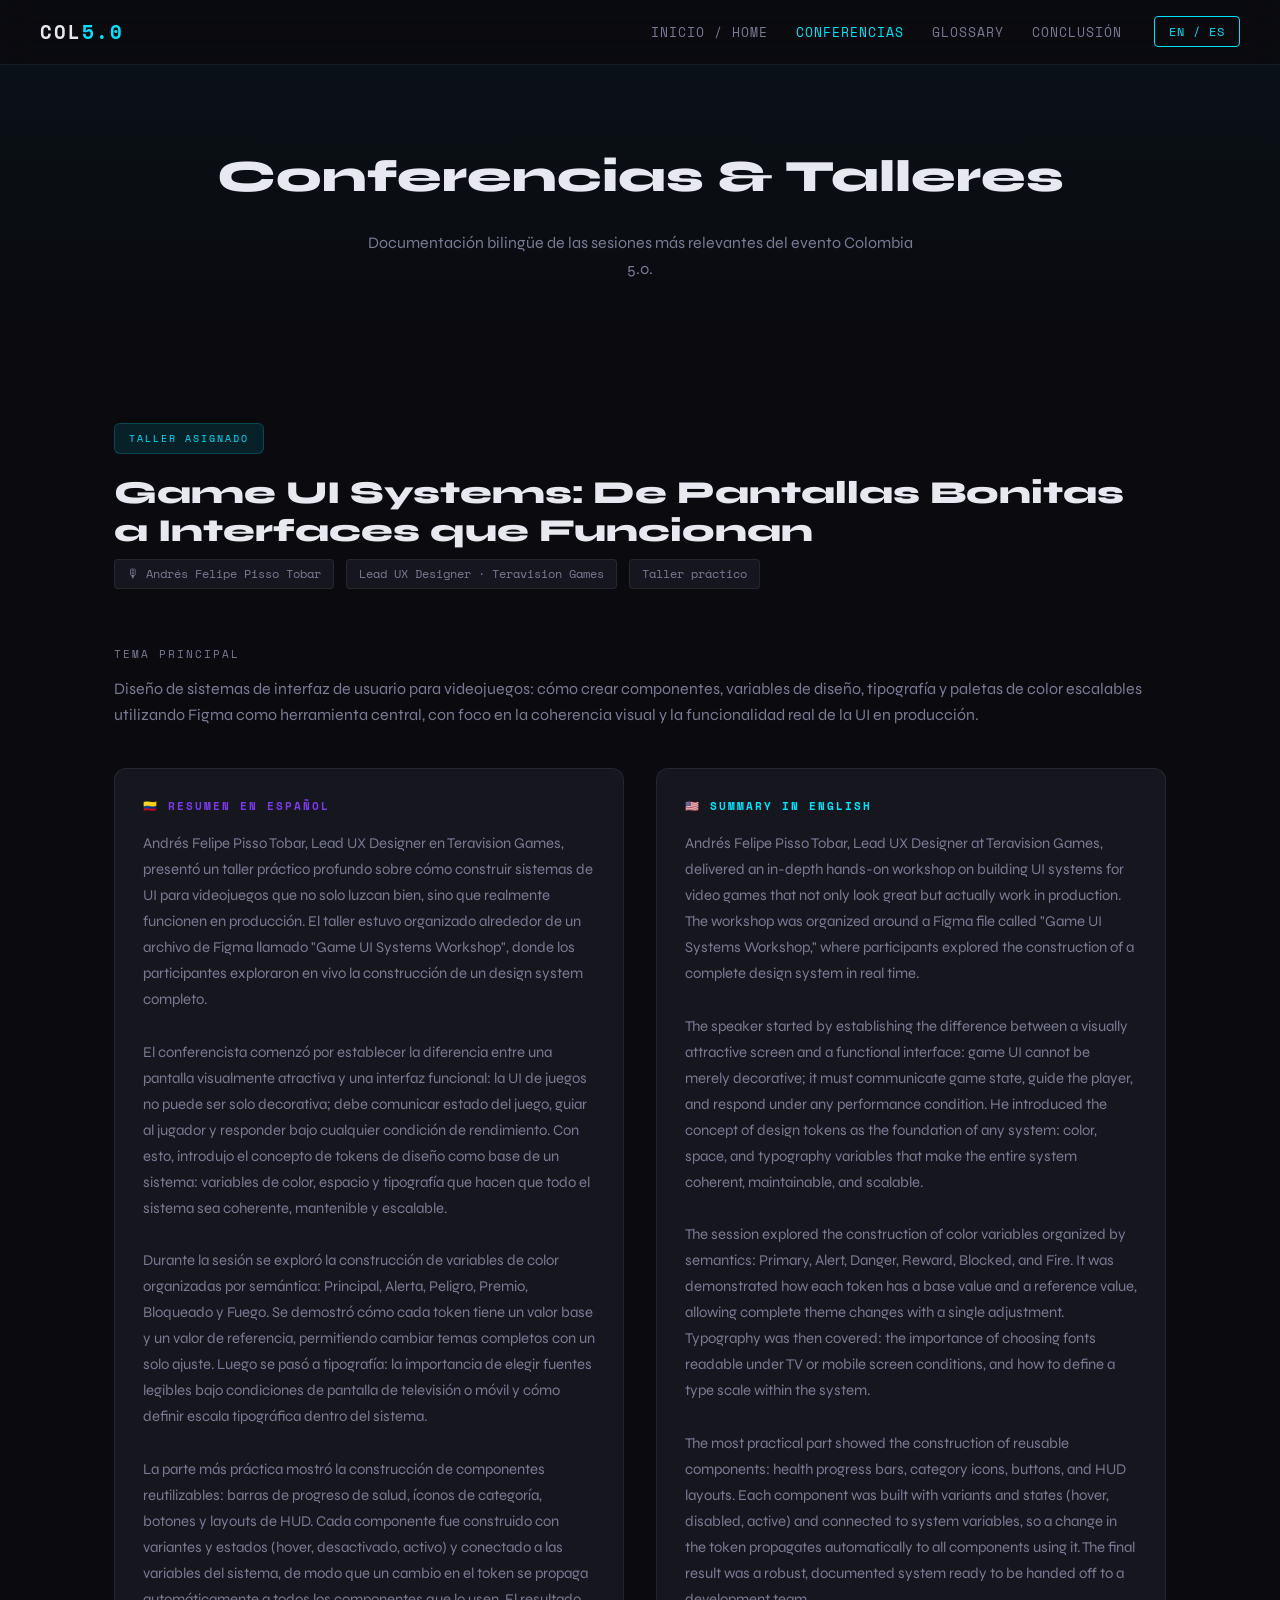
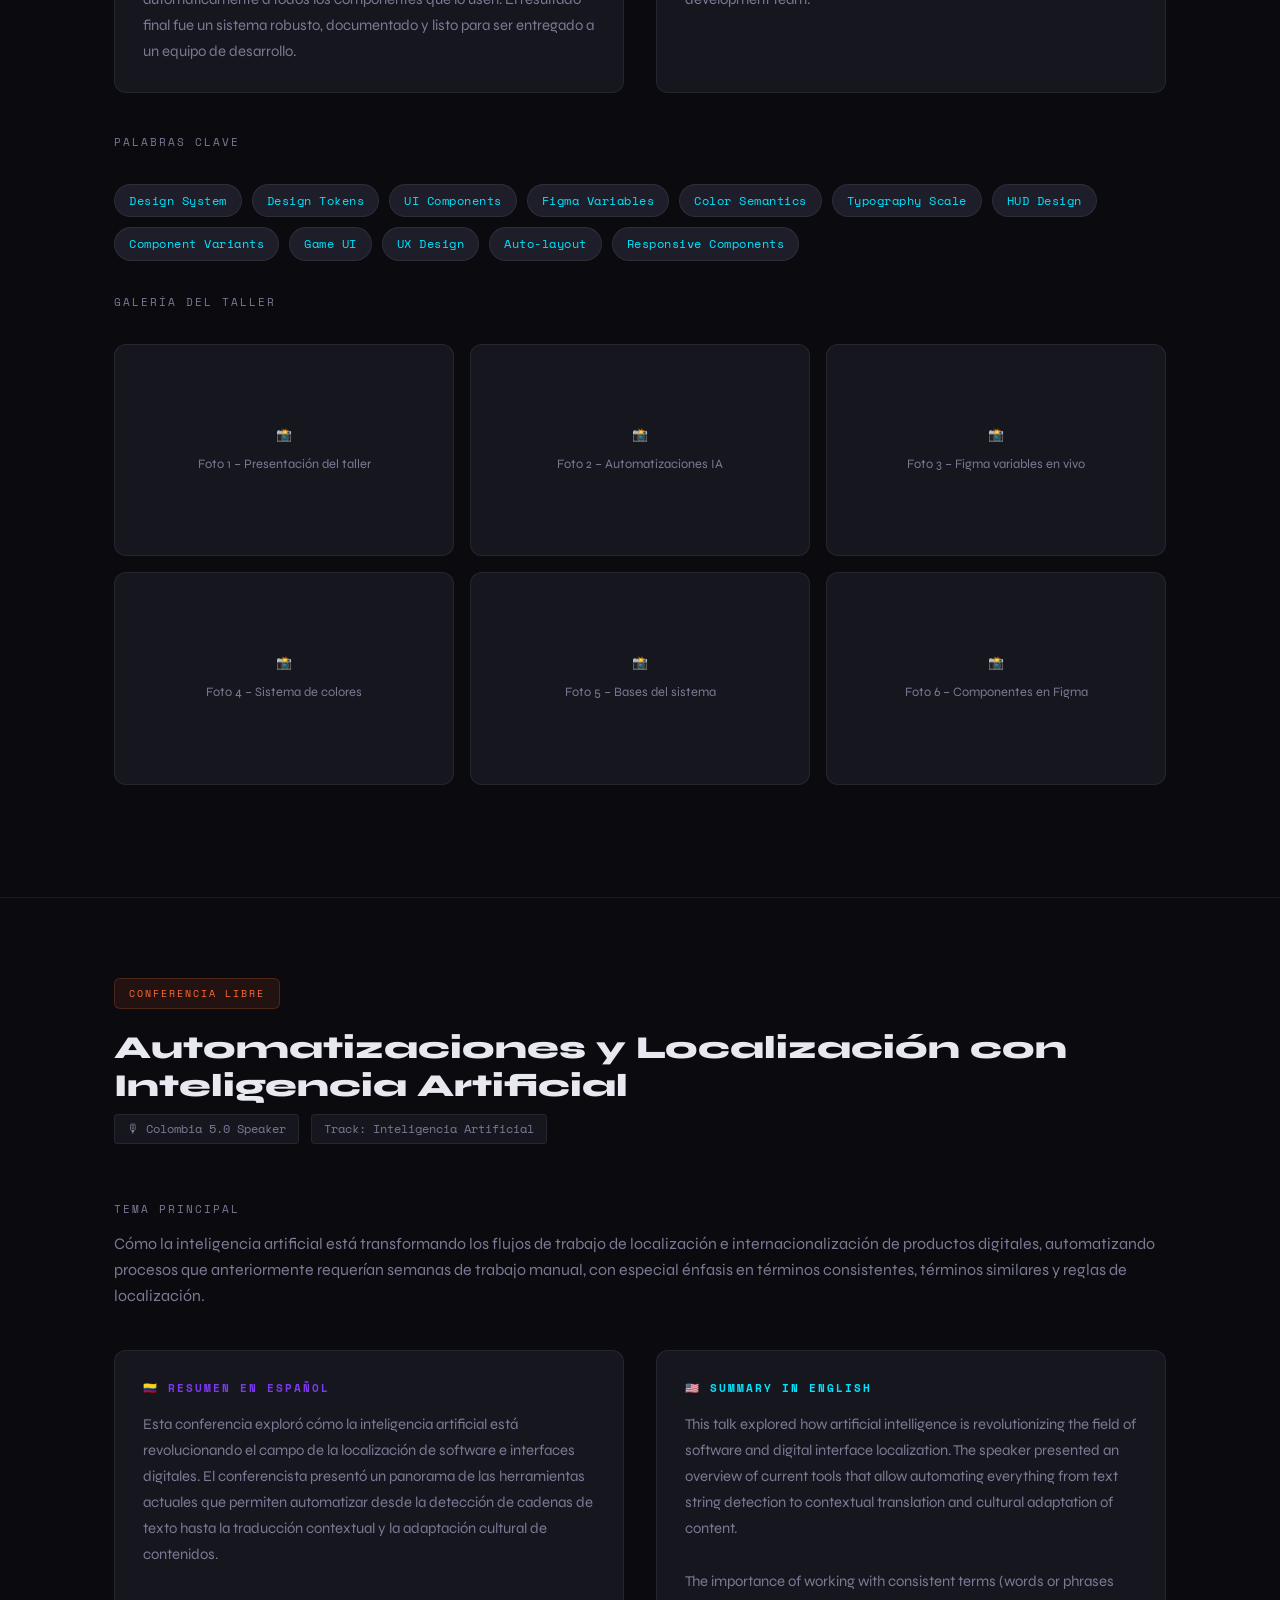
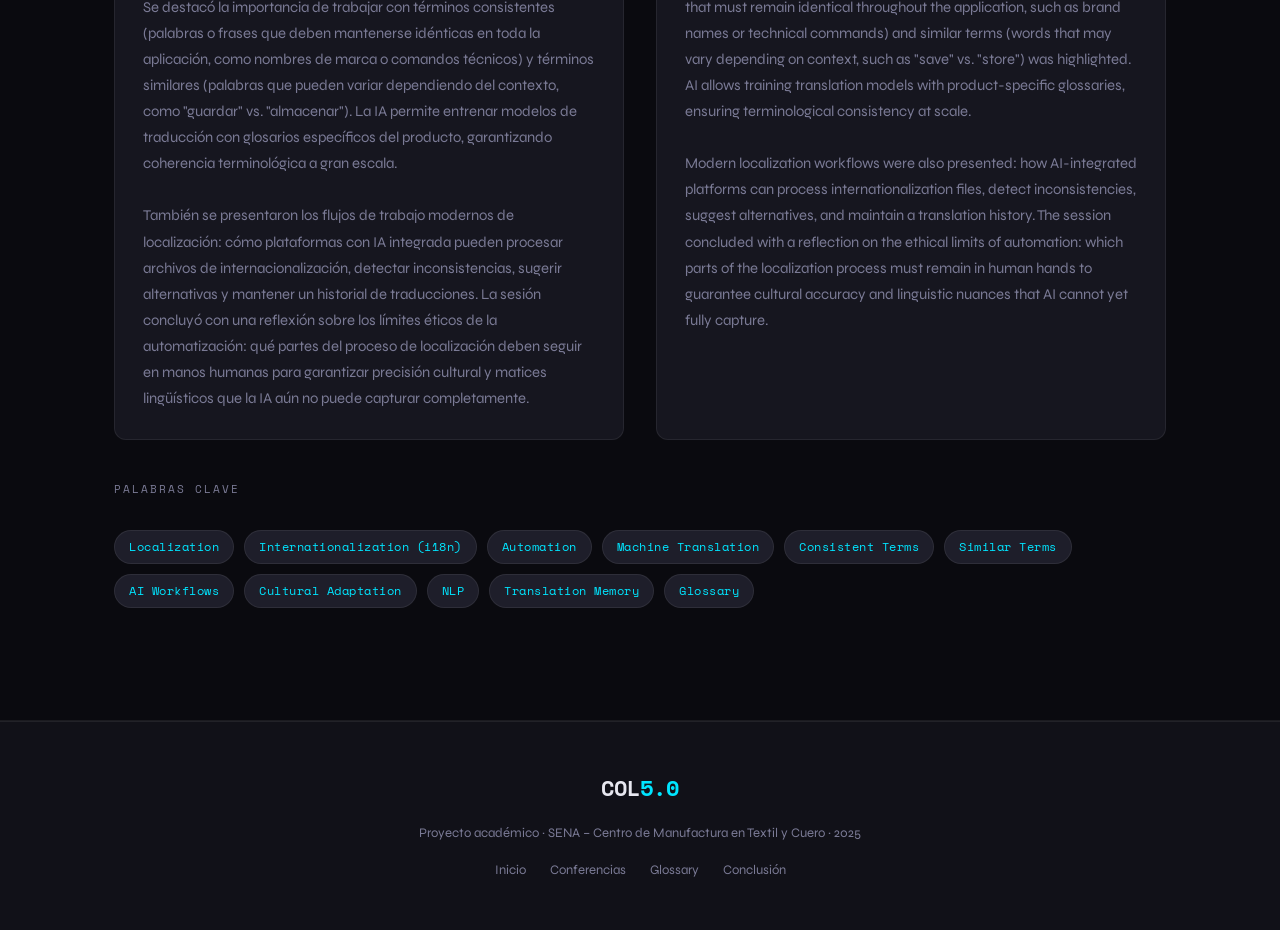
==== pages/conferencias.html @ fc18e501 "Add files via upload" ====
<!DOCTYPE html>
<html lang="es">
<head>
  <meta charset="UTF-8" />
  <meta name="viewport" content="width=device-width, initial-scale=1.0" />
  <title>Conferencias – Colombia 5.0</title>
  <link rel="stylesheet" href="../css/style.css" />
  <link href="https://fonts.googleapis.com/css2?family=Space+Mono:wght@400;700&family=Syne:wght@400;600;700;800&display=swap" rel="stylesheet" />
</head>
<body>

  <nav class="navbar">
    <div class="nav-brand">COL<span>5.0</span></div>
    <ul class="nav-links">
      <li><a href="../index.html">Inicio / Home</a></li>
      <li><a href="conferencias.html" class="active">Conferencias</a></li>
      <li><a href="glossary.html">Glossary</a></li>
      <li><a href="conclusion.html">Conclusión</a></li>
    </ul>
    <button class="lang-btn" onclick="toggleLang()">EN / ES</button>
  </nav>

  <div class="page-hero">
    <h1 data-es="Conferencias & Talleres" data-en="Talks & Workshops">Conferencias & Talleres</h1>
    <p data-es="Documentación bilingüe de las sesiones más relevantes del evento Colombia 5.0." data-en="Bilingual documentation of the most relevant sessions at the Colombia 5.0 event.">Documentación bilingüe de las sesiones más relevantes del evento Colombia 5.0.</p>
  </div>

  <!-- CONFERENCIA 1: GAME UI -->
  <section class="conf-section" id="game-ui">
    <div class="container">
      <div class="conf-header">
        <span class="conf-tag-big primary" data-es="TALLER ASIGNADO" data-en="ASSIGNED WORKSHOP">TALLER ASIGNADO</span>
        <div>
          <h2 class="conf-title" data-es="Game UI Systems: De Pantallas Bonitas a Interfaces que Funcionan" data-en="Game UI Systems: From Pretty Screens to Interfaces that Work">Game UI Systems: De Pantallas Bonitas a Interfaces que Funcionan</h2>
          <div class="conf-meta">
            <span>🎙 Andrés Felipe Pisso Tobar</span>
            <span data-es="Lead UX Designer · Teravision Games" data-en="Lead UX Designer · Teravision Games">Lead UX Designer · Teravision Games</span>
            <span data-es="Taller práctico" data-en="Hands-on Workshop">Taller práctico</span>
          </div>
        </div>
      </div>

      <p class="keyword-label" data-es="TEMA PRINCIPAL" data-en="MAIN TOPIC">TEMA PRINCIPAL</p>
      <p style="color:var(--text-muted); margin-bottom:32px;" data-es="Diseño de sistemas de interfaz de usuario para videojuegos: cómo crear componentes, variables de diseño, tipografía y paletas de color escalables utilizando Figma como herramienta central, con foco en la coherencia visual y la funcionalidad real de la UI en producción." data-en="Design of user interface systems for video games: how to create scalable components, design variables, typography, and color palettes using Figma as the central tool, focusing on visual consistency and real UI functionality in production.">Diseño de sistemas de interfaz de usuario para videojuegos: cómo crear componentes, variables de diseño, tipografía y paletas de color escalables utilizando Figma como herramienta central, con foco en la coherencia visual y la funcionalidad real de la UI en producción.</p>

      <!-- Bilingual summary -->
      <div class="bilingual-block">
        <div class="lang-panel es">
          <h4>🇨🇴 Resumen en Español</h4>
          <p>Andrés Felipe Pisso Tobar, Lead UX Designer en Teravision Games, presentó un taller práctico profundo sobre cómo construir sistemas de UI para videojuegos que no solo luzcan bien, sino que realmente funcionen en producción. El taller estuvo organizado alrededor de un archivo de Figma llamado "Game UI Systems Workshop", donde los participantes exploraron en vivo la construcción de un design system completo.</p>
          <br>
          <p>El conferencista comenzó por establecer la diferencia entre una pantalla visualmente atractiva y una interfaz funcional: la UI de juegos no puede ser solo decorativa; debe comunicar estado del juego, guiar al jugador y responder bajo cualquier condición de rendimiento. Con esto, introdujo el concepto de tokens de diseño como base de un sistema: variables de color, espacio y tipografía que hacen que todo el sistema sea coherente, mantenible y escalable.</p>
          <br>
          <p>Durante la sesión se exploró la construcción de variables de color organizadas por semántica: Principal, Alerta, Peligro, Premio, Bloqueado y Fuego. Se demostró cómo cada token tiene un valor base y un valor de referencia, permitiendo cambiar temas completos con un solo ajuste. Luego se pasó a tipografía: la importancia de elegir fuentes legibles bajo condiciones de pantalla de televisión o móvil y cómo definir escala tipográfica dentro del sistema.</p>
          <br>
          <p>La parte más práctica mostró la construcción de componentes reutilizables: barras de progreso de salud, íconos de categoría, botones y layouts de HUD. Cada componente fue construido con variantes y estados (hover, desactivado, activo) y conectado a las variables del sistema, de modo que un cambio en el token se propaga automáticamente a todos los componentes que lo usen. El resultado final fue un sistema robusto, documentado y listo para ser entregado a un equipo de desarrollo.</p>
        </div>
        <div class="lang-panel en">
          <h4>🇺🇸 Summary in English</h4>
          <p>Andrés Felipe Pisso Tobar, Lead UX Designer at Teravision Games, delivered an in-depth hands-on workshop on building UI systems for video games that not only look great but actually work in production. The workshop was organized around a Figma file called "Game UI Systems Workshop," where participants explored the construction of a complete design system in real time.</p>
          <br>
          <p>The speaker started by establishing the difference between a visually attractive screen and a functional interface: game UI cannot be merely decorative; it must communicate game state, guide the player, and respond under any performance condition. He introduced the concept of design tokens as the foundation of any system: color, space, and typography variables that make the entire system coherent, maintainable, and scalable.</p>
          <br>
          <p>The session explored the construction of color variables organized by semantics: Primary, Alert, Danger, Reward, Blocked, and Fire. It was demonstrated how each token has a base value and a reference value, allowing complete theme changes with a single adjustment. Typography was then covered: the importance of choosing fonts readable under TV or mobile screen conditions, and how to define a type scale within the system.</p>
          <br>
          <p>The most practical part showed the construction of reusable components: health progress bars, category icons, buttons, and HUD layouts. Each component was built with variants and states (hover, disabled, active) and connected to system variables, so a change in the token propagates automatically to all components using it. The final result was a robust, documented system ready to be handed off to a development team.</p>
        </div>
      </div>

      <!-- Keywords -->
      <p class="keyword-label" data-es="PALABRAS CLAVE" data-en="KEYWORDS">PALABRAS CLAVE</p>
      <div class="keywords">
        <span class="keyword">Design System</span>
        <span class="keyword">Design Tokens</span>
        <span class="keyword">UI Components</span>
        <span class="keyword">Figma Variables</span>
        <span class="keyword">Color Semantics</span>
        <span class="keyword">Typography Scale</span>
        <span class="keyword">HUD Design</span>
        <span class="keyword">Component Variants</span>
        <span class="keyword">Game UI</span>
        <span class="keyword">UX Design</span>
        <span class="keyword">Auto-layout</span>
        <span class="keyword">Responsive Components</span>
      </div>

      <!-- Photos -->
      <p class="keyword-label" data-es="GALERÍA DEL TALLER" data-en="WORKSHOP GALLERY">GALERÍA DEL TALLER</p>
      <div class="photo-grid">
        <div class="photo-placeholder">
          <img src="../images/img1.jpg" alt="Taller Game UI Systems" onerror="this.parentElement.innerHTML='<span>📸</span><span>Foto 1 – Presentación del taller</span>'">
        </div>
        <div class="photo-placeholder">
          <img src="../images/img2.jpg" alt="Conferencista presentando" onerror="this.parentElement.innerHTML='<span>📸</span><span>Foto 2 – Automatizaciones IA</span>'">
        </div>
        <div class="photo-placeholder">
          <img src="../images/img3.jpg" alt="Figma variables" onerror="this.parentElement.innerHTML='<span>📸</span><span>Foto 3 – Figma variables en vivo</span>'">
        </div>
        <div class="photo-placeholder">
          <img src="../images/img4.jpg" alt="Sistema de colores" onerror="this.parentElement.innerHTML='<span>📸</span><span>Foto 4 – Sistema de colores</span>'">
        </div>
        <div class="photo-placeholder">
          <img src="../images/img5.jpg" alt="Bases del sistema" onerror="this.parentElement.innerHTML='<span>📸</span><span>Foto 5 – Bases del sistema</span>'">
        </div>
        <div class="photo-placeholder">
          <img src="../images/img6.jpg" alt="Componentes Figma" onerror="this.parentElement.innerHTML='<span>📸</span><span>Foto 6 – Componentes en Figma</span>'">
        </div>
      </div>
    </div>
  </section>

  <!-- CONFERENCIA 2: AUTOMATIZACION -->
  <section class="conf-section" id="automatizacion">
    <div class="container">
      <div class="conf-header">
        <span class="conf-tag-big secondary" data-es="CONFERENCIA LIBRE" data-en="FREE CHOICE TALK">CONFERENCIA LIBRE</span>
        <div>
          <h2 class="conf-title" data-es="Automatizaciones y Localización con Inteligencia Artificial" data-en="Automation and Localization with Artificial Intelligence">Automatizaciones y Localización con Inteligencia Artificial</h2>
          <div class="conf-meta">
            <span>🎙 Colombia 5.0 Speaker</span>
            <span data-es="Track: Inteligencia Artificial" data-en="Track: Artificial Intelligence">Track: Inteligencia Artificial</span>
          </div>
        </div>
      </div>

      <p class="keyword-label" data-es="TEMA PRINCIPAL" data-en="MAIN TOPIC">TEMA PRINCIPAL</p>
      <p style="color:var(--text-muted); margin-bottom:32px;" data-es="Cómo la inteligencia artificial está transformando los flujos de trabajo de localización e internacionalización de productos digitales, automatizando procesos que anteriormente requerían semanas de trabajo manual, con especial énfasis en términos consistentes, términos similares y reglas de localización." data-en="How artificial intelligence is transforming the localization and internationalization workflows of digital products, automating processes that previously required weeks of manual work, with special emphasis on consistent terms, similar terms, and localization rules.">Cómo la inteligencia artificial está transformando los flujos de trabajo de localización e internacionalización de productos digitales, automatizando procesos que anteriormente requerían semanas de trabajo manual, con especial énfasis en términos consistentes, términos similares y reglas de localización.</p>

      <div class="bilingual-block">
        <div class="lang-panel es">
          <h4>🇨🇴 Resumen en Español</h4>
          <p>Esta conferencia exploró cómo la inteligencia artificial está revolucionando el campo de la localización de software e interfaces digitales. El conferencista presentó un panorama de las herramientas actuales que permiten automatizar desde la detección de cadenas de texto hasta la traducción contextual y la adaptación cultural de contenidos.</p>
          <br>
          <p>Se destacó la importancia de trabajar con términos consistentes (palabras o frases que deben mantenerse idénticas en toda la aplicación, como nombres de marca o comandos técnicos) y términos similares (palabras que pueden variar dependiendo del contexto, como "guardar" vs. "almacenar"). La IA permite entrenar modelos de traducción con glosarios específicos del producto, garantizando coherencia terminológica a gran escala.</p>
          <br>
          <p>También se presentaron los flujos de trabajo modernos de localización: cómo plataformas con IA integrada pueden procesar archivos de internacionalización, detectar inconsistencias, sugerir alternativas y mantener un historial de traducciones. La sesión concluyó con una reflexión sobre los límites éticos de la automatización: qué partes del proceso de localización deben seguir en manos humanas para garantizar precisión cultural y matices lingüísticos que la IA aún no puede capturar completamente.</p>
        </div>
        <div class="lang-panel en">
          <h4>🇺🇸 Summary in English</h4>
          <p>This talk explored how artificial intelligence is revolutionizing the field of software and digital interface localization. The speaker presented an overview of current tools that allow automating everything from text string detection to contextual translation and cultural adaptation of content.</p>
          <br>
          <p>The importance of working with consistent terms (words or phrases that must remain identical throughout the application, such as brand names or technical commands) and similar terms (words that may vary depending on context, such as "save" vs. "store") was highlighted. AI allows training translation models with product-specific glossaries, ensuring terminological consistency at scale.</p>
          <br>
          <p>Modern localization workflows were also presented: how AI-integrated platforms can process internationalization files, detect inconsistencies, suggest alternatives, and maintain a translation history. The session concluded with a reflection on the ethical limits of automation: which parts of the localization process must remain in human hands to guarantee cultural accuracy and linguistic nuances that AI cannot yet fully capture.</p>
        </div>
      </div>

      <p class="keyword-label" data-es="PALABRAS CLAVE" data-en="KEYWORDS">PALABRAS CLAVE</p>
      <div class="keywords">
        <span class="keyword">Localization</span>
        <span class="keyword">Internationalization (i18n)</span>
        <span class="keyword">Automation</span>
        <span class="keyword">Machine Translation</span>
        <span class="keyword">Consistent Terms</span>
        <span class="keyword">Similar Terms</span>
        <span class="keyword">AI Workflows</span>
        <span class="keyword">Cultural Adaptation</span>
        <span class="keyword">NLP</span>
        <span class="keyword">Translation Memory</span>
        <span class="keyword">Glossary</span>
      </div>
    </div>
  </section>

  <footer class="footer">
    <div class="container footer-inner">
      <div class="footer-brand">COL<span>5.0</span></div>
      <p>Proyecto académico · SENA – Centro de Manufactura en Textil y Cuero · 2025</p>
      <nav class="footer-nav">
        <a href="../index.html">Inicio</a>
        <a href="conferencias.html">Conferencias</a>
        <a href="glossary.html">Glossary</a>
        <a href="conclusion.html">Conclusión</a>
      </nav>
    </div>
  </footer>
  <script src="../js/lang.js"></script>
</body>
</html>
---- css/style.css ----
:root {
  --bg: #0a0a0f;
  --bg2: #111118;
  --surface: #16161f;
  --surface2: #1e1e2a;
  --accent: #00e5ff;
  --accent2: #ff6b35;
  --accent3: #7c3aed;
  --text: #e8e8f0;
  --text-muted: #7a7a95;
  --border: rgba(255,255,255,0.07);
  --font-display: 'Syne', sans-serif;
  --font-mono: 'Space Mono', monospace;
  --radius: 12px;
  --transition: 0.3s cubic-bezier(0.4,0,0.2,1);
}
*, *::before, *::after { box-sizing: border-box; margin: 0; padding: 0; }
html { scroll-behavior: smooth; }
body { background: var(--bg); color: var(--text); font-family: var(--font-display); line-height: 1.65; overflow-x: hidden; }
a { color: inherit; text-decoration: none; }
img { max-width: 100%; display: block; }
.container { max-width: 1100px; margin: 0 auto; padding: 0 24px; }

.navbar { position: fixed; top: 0; left: 0; right: 0; z-index: 100; display: flex; align-items: center; gap: 32px; padding: 16px 40px; background: rgba(10,10,15,0.9); backdrop-filter: blur(16px); border-bottom: 1px solid var(--border); }
.nav-brand { font-family: var(--font-mono); font-size: 1.2rem; font-weight: 700; letter-spacing: 2px; }
.nav-brand span { color: var(--accent); }
.nav-links { display: flex; gap: 28px; list-style: none; margin-left: auto; }
.nav-links a { font-size: 0.8rem; letter-spacing: 1px; text-transform: uppercase; color: var(--text-muted); transition: color var(--transition); font-family: var(--font-mono); }
.nav-links a:hover, .nav-links a.active { color: var(--accent); }
.lang-btn { font-family: var(--font-mono); font-size: 0.75rem; background: transparent; border: 1px solid var(--accent); color: var(--accent); padding: 6px 14px; border-radius: 4px; cursor: pointer; letter-spacing: 1px; transition: all var(--transition); }
.lang-btn:hover { background: var(--accent); color: var(--bg); }

.hero { min-height: 100vh; display: flex; align-items: center; position: relative; overflow: hidden; padding: 120px 40px 80px; }
.hero-bg { position: absolute; inset: 0; z-index: 0; background: radial-gradient(ellipse 80% 60% at 60% 40%, rgba(0,229,255,0.08) 0%, transparent 60%), radial-gradient(ellipse 50% 40% at 20% 80%, rgba(124,58,237,0.12) 0%, transparent 50%), linear-gradient(180deg, #0a0a0f 0%, #0d0d16 100%); }
.hero-content { position: relative; z-index: 2; max-width: 700px; }
.badge { display: inline-block; font-family: var(--font-mono); font-size: 0.72rem; letter-spacing: 2px; text-transform: uppercase; color: var(--accent); border: 1px solid rgba(0,229,255,0.3); padding: 6px 16px; border-radius: 40px; margin-bottom: 24px; background: rgba(0,229,255,0.06); }
.hero h1 { font-size: clamp(3.5rem, 10vw, 7rem); font-weight: 800; line-height: 0.95; margin-bottom: 28px; }
.hero-col { display: block; color: var(--text); }
.hero-num { display: block; background: linear-gradient(135deg, var(--accent) 0%, var(--accent3) 100%); -webkit-background-clip: text; -webkit-text-fill-color: transparent; background-clip: text; }
.hero-sub { font-size: 1.1rem; color: var(--text-muted); max-width: 520px; margin-bottom: 40px; line-height: 1.7; }
.hero-ctas { display: flex; gap: 16px; flex-wrap: wrap; }
.hero-deco { position: absolute; inset: 0; z-index: 1; pointer-events: none; }
.deco-circle { position: absolute; border-radius: 50%; border: 1px solid rgba(0,229,255,0.12); }
.c1 { width: 500px; height: 500px; right: -100px; top: 50%; transform: translateY(-50%); }
.c2 { width: 300px; height: 300px; right: 80px; top: 50%; transform: translateY(-50%); border-color: rgba(124,58,237,0.15); }

.btn { display: inline-block; padding: 14px 28px; border-radius: 8px; font-family: var(--font-mono); font-size: 0.82rem; letter-spacing: 1px; text-transform: uppercase; font-weight: 700; transition: all var(--transition); cursor: pointer; }
.btn-primary { background: var(--accent); color: var(--bg); }
.btn-primary:hover { background: #00b8d4; transform: translateY(-2px); box-shadow: 0 8px 24px rgba(0,229,255,0.25); }
.btn-outline { border: 2px solid var(--border); color: var(--text); background: transparent; }
.btn-outline:hover { border-color: var(--accent); color: var(--accent); transform: translateY(-2px); }

.about { padding: 100px 0; }
.about-grid { display: grid; grid-template-columns: 1fr 1fr; gap: 60px; align-items: center; }
.about-text h2 { font-size: 2rem; font-weight: 800; margin-bottom: 20px; }
.about-text p { color: var(--text-muted); font-size: 0.95rem; margin-bottom: 16px; line-height: 1.75; }
.about-stats { display: flex; flex-direction: column; gap: 20px; }
.stat-card { background: var(--surface); border: 1px solid var(--border); border-radius: var(--radius); padding: 28px 32px; display: flex; align-items: center; gap: 20px; transition: border-color var(--transition); }
.stat-card:hover { border-color: var(--accent); }
.stat-num { font-size: 2.5rem; font-weight: 800; font-family: var(--font-mono); color: var(--accent); line-height: 1; }
.stat-label { color: var(--text-muted); font-size: 0.9rem; }

.talks-preview { padding: 80px 0; background: var(--bg2); }
.section-title { font-size: 1.8rem; font-weight: 800; margin-bottom: 40px; text-align: center; }
.talks-grid { display: grid; grid-template-columns: 1fr 1fr; gap: 24px; }
.talk-card { background: var(--surface); border: 1px solid var(--border); border-radius: var(--radius); padding: 32px; display: block; transition: all var(--transition); position: relative; overflow: hidden; }
.talk-card::before { content: ''; position: absolute; top: 0; left: 0; right: 0; height: 3px; background: linear-gradient(90deg, var(--accent), var(--accent3)); opacity: 0; transition: opacity var(--transition); }
.talk-card:hover { border-color: rgba(0,229,255,0.25); transform: translateY(-4px); box-shadow: 0 16px 48px rgba(0,0,0,0.4); }
.talk-card:hover::before { opacity: 1; }
.talk-tag { font-family: var(--font-mono); font-size: 0.65rem; letter-spacing: 2px; text-transform: uppercase; color: var(--accent); background: rgba(0,229,255,0.08); border: 1px solid rgba(0,229,255,0.2); padding: 4px 10px; border-radius: 4px; display: inline-block; margin-bottom: 16px; }
.talk-tag.alt { color: var(--accent2); background: rgba(255,107,53,0.08); border-color: rgba(255,107,53,0.2); }
.talk-card h3 { font-size: 1.1rem; font-weight: 700; margin-bottom: 12px; line-height: 1.4; }
.talk-speaker { font-weight: 600; color: var(--text); margin-bottom: 4px; }
.talk-role { font-size: 0.85rem; color: var(--text-muted); margin-bottom: 20px; }
.talk-more { font-family: var(--font-mono); font-size: 0.78rem; color: var(--accent); letter-spacing: 1px; }

.objective-section { padding: 100px 0; }
.obj-card { background: linear-gradient(135deg, var(--surface) 0%, var(--surface2) 100%); border: 1px solid rgba(124,58,237,0.25); border-radius: 16px; padding: 60px; text-align: center; max-width: 700px; margin: 0 auto; }
.obj-card h2 { font-size: 1.8rem; font-weight: 800; margin-bottom: 20px; color: var(--accent3); }
.obj-card p { color: var(--text-muted); font-size: 1rem; line-height: 1.75; margin-bottom: 32px; }

.footer { background: var(--bg2); border-top: 1px solid var(--border); padding: 48px 0; }
.footer-inner { display: flex; flex-direction: column; align-items: center; gap: 16px; text-align: center; }
.footer-brand { font-family: var(--font-mono); font-size: 1.4rem; font-weight: 700; }
.footer-brand span { color: var(--accent); }
.footer p { color: var(--text-muted); font-size: 0.82rem; }
.footer-nav { display: flex; gap: 24px; flex-wrap: wrap; justify-content: center; }
.footer-nav a { font-size: 0.82rem; color: var(--text-muted); transition: color var(--transition); }
.footer-nav a:hover { color: var(--accent); }

.page-hero { padding: 140px 40px 60px; background: linear-gradient(180deg, rgba(0,229,255,0.04) 0%, transparent 100%); text-align: center; }
.page-hero h1 { font-size: 2.8rem; font-weight: 800; margin-bottom: 16px; }
.page-hero p { color: var(--text-muted); max-width: 560px; margin: 0 auto; }

.conf-section { padding: 80px 0; border-bottom: 1px solid var(--border); }
.conf-header { display: flex; gap: 20px; align-items: flex-start; margin-bottom: 48px; flex-wrap: wrap; }
.conf-tag-big { font-family: var(--font-mono); font-size: 0.65rem; letter-spacing: 2px; text-transform: uppercase; padding: 6px 14px; border-radius: 6px; white-space: nowrap; }
.conf-tag-big.primary { background: rgba(0,229,255,0.1); color: var(--accent); border: 1px solid rgba(0,229,255,0.2); }
.conf-tag-big.secondary { background: rgba(255,107,53,0.1); color: var(--accent2); border: 1px solid rgba(255,107,53,0.2); }
.conf-title { font-size: 2rem; font-weight: 800; line-height: 1.2; margin-bottom: 8px; }
.conf-meta { display: flex; gap: 12px; flex-wrap: wrap; margin-bottom: 8px; }
.conf-meta span { font-family: var(--font-mono); font-size: 0.78rem; color: var(--text-muted); background: var(--surface); padding: 4px 12px; border-radius: 4px; border: 1px solid var(--border); }

.bilingual-block { display: grid; grid-template-columns: 1fr 1fr; gap: 32px; margin: 40px 0; }
.lang-panel { background: var(--surface); border: 1px solid var(--border); border-radius: var(--radius); padding: 28px; }
.lang-panel h4 { font-family: var(--font-mono); font-size: 0.7rem; letter-spacing: 2px; text-transform: uppercase; margin-bottom: 14px; }
.lang-panel.es h4 { color: var(--accent3); }
.lang-panel.en h4 { color: var(--accent); }
.lang-panel p { color: var(--text-muted); font-size: 0.93rem; line-height: 1.75; }

.keywords { display: flex; flex-wrap: wrap; gap: 10px; margin: 32px 0; }
.keyword { font-family: var(--font-mono); font-size: 0.75rem; background: var(--surface2); border: 1px solid var(--border); color: var(--accent); padding: 6px 14px; border-radius: 40px; letter-spacing: 0.5px; }
.keyword-label { font-family: var(--font-mono); font-size: 0.7rem; letter-spacing: 2px; text-transform: uppercase; color: var(--text-muted); margin-bottom: 12px; }

.photo-grid { display: grid; grid-template-columns: repeat(auto-fill, minmax(260px, 1fr)); gap: 16px; margin: 32px 0; }
.photo-placeholder { background: var(--surface); border: 1px solid var(--border); border-radius: var(--radius); aspect-ratio: 16/10; display: flex; flex-direction: column; align-items: center; justify-content: center; gap: 8px; color: var(--text-muted); font-size: 0.8rem; overflow: hidden; }
.photo-placeholder img { width: 100%; height: 100%; object-fit: cover; }
.photo-caption { font-size: 0.78rem; color: var(--text-muted); text-align: center; margin-top: 4px; }

.glossary-section { padding: 80px 0; }
.search-wrap { margin-bottom: 32px; position: relative; }
.search-wrap input { width: 100%; padding: 14px 18px 14px 48px; background: var(--surface); border: 1px solid var(--border); border-radius: var(--radius); color: var(--text); font-family: var(--font-mono); font-size: 0.9rem; outline: none; transition: border-color var(--transition); }
.search-wrap input:focus { border-color: var(--accent); }
.search-wrap input::placeholder { color: var(--text-muted); }
.search-icon { position: absolute; left: 16px; top: 50%; transform: translateY(-50%); color: var(--text-muted); font-size: 1rem; }
.glossary-table { width: 100%; border-collapse: collapse; }
.glossary-table thead tr { background: var(--surface); border-bottom: 2px solid var(--accent); }
.glossary-table th { padding: 14px 20px; text-align: left; font-family: var(--font-mono); font-size: 0.72rem; letter-spacing: 2px; text-transform: uppercase; color: var(--accent); }
.glossary-table td { padding: 14px 20px; font-size: 0.88rem; border-bottom: 1px solid var(--border); vertical-align: top; }
.glossary-table td:first-child { font-weight: 600; color: var(--accent3); font-family: var(--font-mono); }
.glossary-table td:nth-child(2) { color: var(--text); }
.glossary-table td:nth-child(3) { color: var(--text-muted); font-size: 0.85rem; }
.glossary-table tr:hover td { background: var(--surface); }
.gloss-count { font-family: var(--font-mono); font-size: 0.8rem; color: var(--text-muted); margin-bottom: 20px; }
.gloss-count span { color: var(--accent); }

.conclusion-section { padding: 100px 0; }
.conclusion-hero { text-align: center; margin-bottom: 80px; }
.conclusion-hero h1 { font-size: 2.5rem; font-weight: 800; margin-bottom: 16px; }
.conclusion-hero p { color: var(--text-muted); max-width: 560px; margin: 0 auto; }
.ethics-grid { display: grid; grid-template-columns: 1fr 1fr; gap: 24px; margin: 48px 0; }
.ethics-card { background: var(--surface); border: 1px solid var(--border); border-radius: var(--radius); padding: 32px; transition: all var(--transition); }
.ethics-card:hover { border-color: var(--accent3); transform: translateY(-2px); }
.ethics-icon { font-size: 2rem; margin-bottom: 14px; }
.ethics-card h3 { font-size: 1.05rem; font-weight: 700; margin-bottom: 12px; color: var(--accent3); }
.ethics-card p { color: var(--text-muted); font-size: 0.9rem; line-height: 1.7; }
.conclusion-text { max-width: 760px; margin: 0 auto; }
.conclusion-text h2 { font-size: 1.5rem; font-weight: 700; margin: 40px 0 16px; color: var(--text); }
.conclusion-text p { color: var(--text-muted); font-size: 0.95rem; line-height: 1.8; margin-bottom: 16px; }
.bilingual-conclusion { background: var(--surface); border-left: 3px solid var(--accent); border-radius: 0 var(--radius) var(--radius) 0; padding: 28px 32px; margin: 32px 0; }
.bilingual-conclusion .lang-label { font-family: var(--font-mono); font-size: 0.65rem; letter-spacing: 2px; text-transform: uppercase; color: var(--accent); margin-bottom: 10px; }
.bilingual-conclusion p { color: var(--text-muted); font-size: 0.92rem; line-height: 1.75; }
.bilingual-conclusion.en-panel { border-color: var(--accent2); }
.bilingual-conclusion.en-panel .lang-label { color: var(--accent2); }

@media (max-width: 768px) {
  .navbar { padding: 14px 20px; gap: 12px; }
  .nav-links { display: none; }
  .hero { padding: 100px 20px 60px; }
  .about-grid, .talks-grid, .bilingual-block, .ethics-grid { grid-template-columns: 1fr; }
  .conf-header { flex-direction: column; }
  .obj-card { padding: 40px 24px; }
  .glossary-table th, .glossary-table td { padding: 10px 12px; font-size: 0.8rem; }
  .page-hero { padding: 100px 20px 40px; }
}
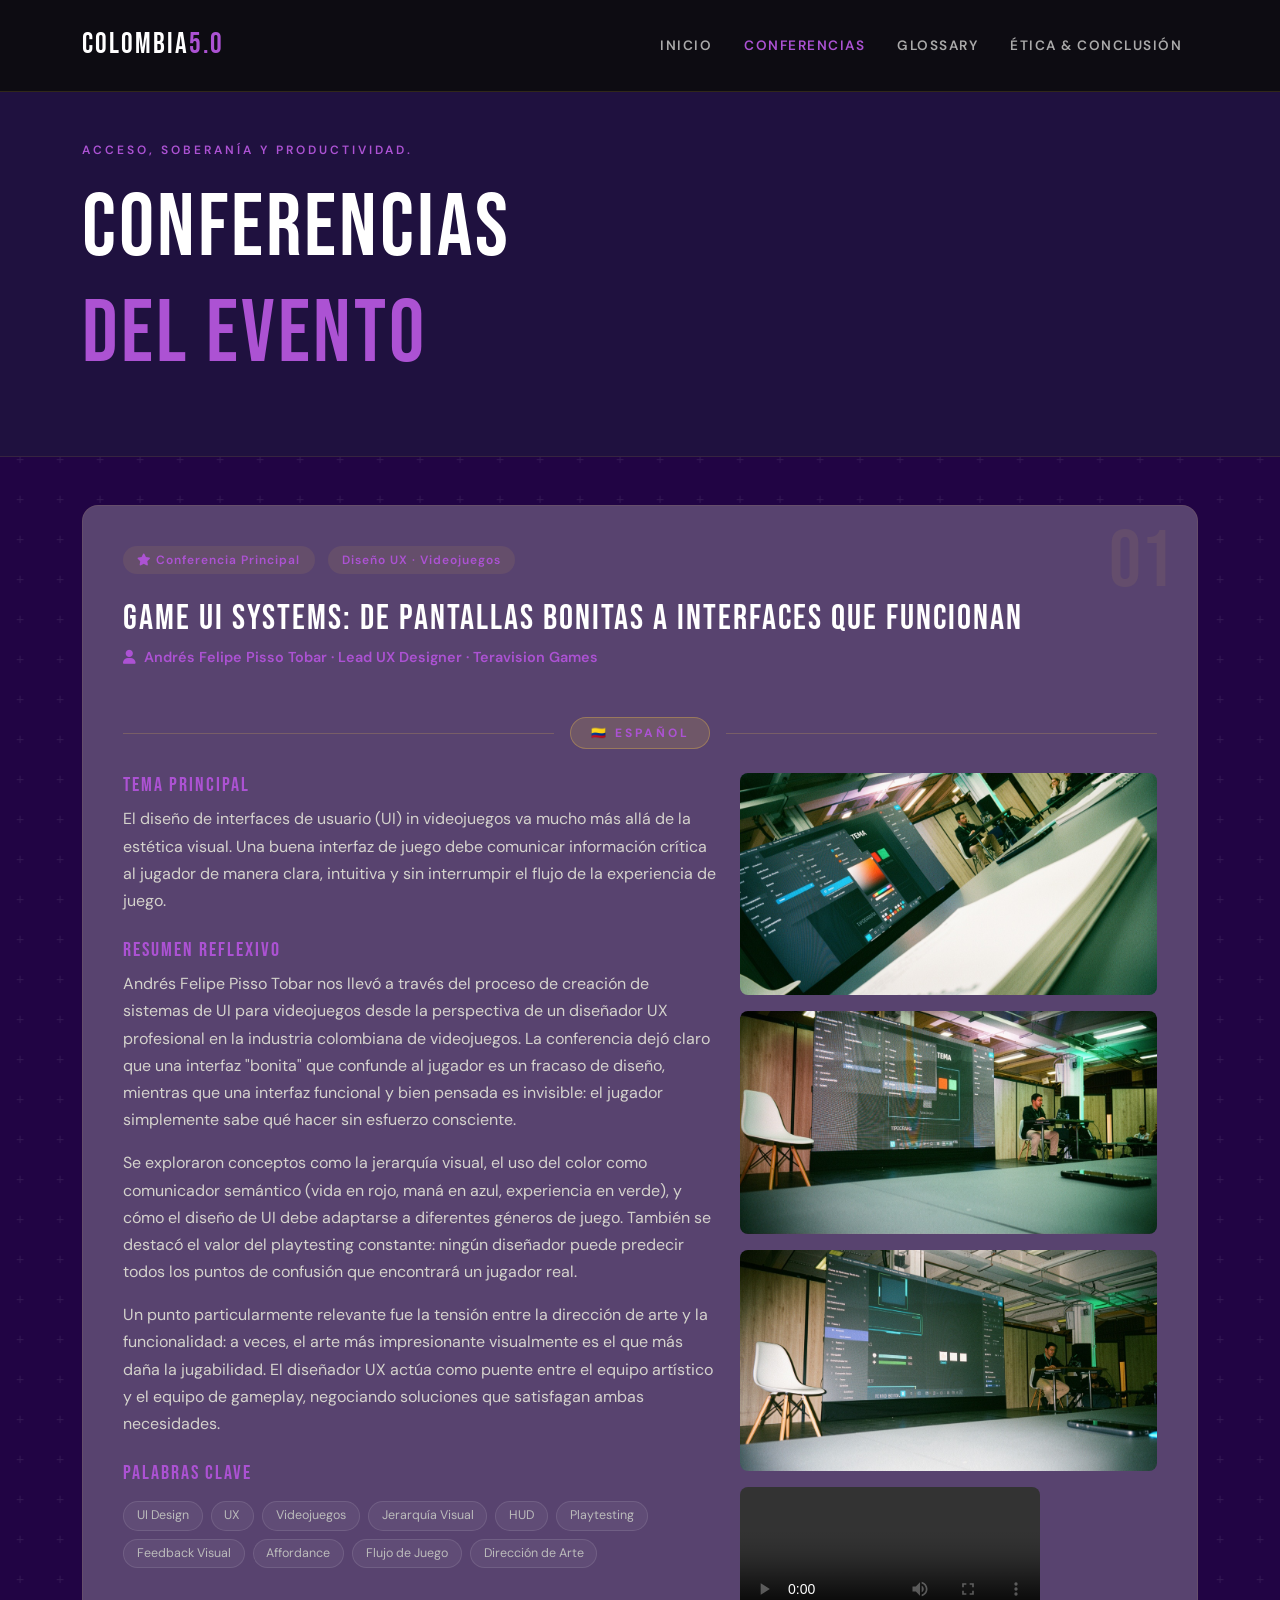
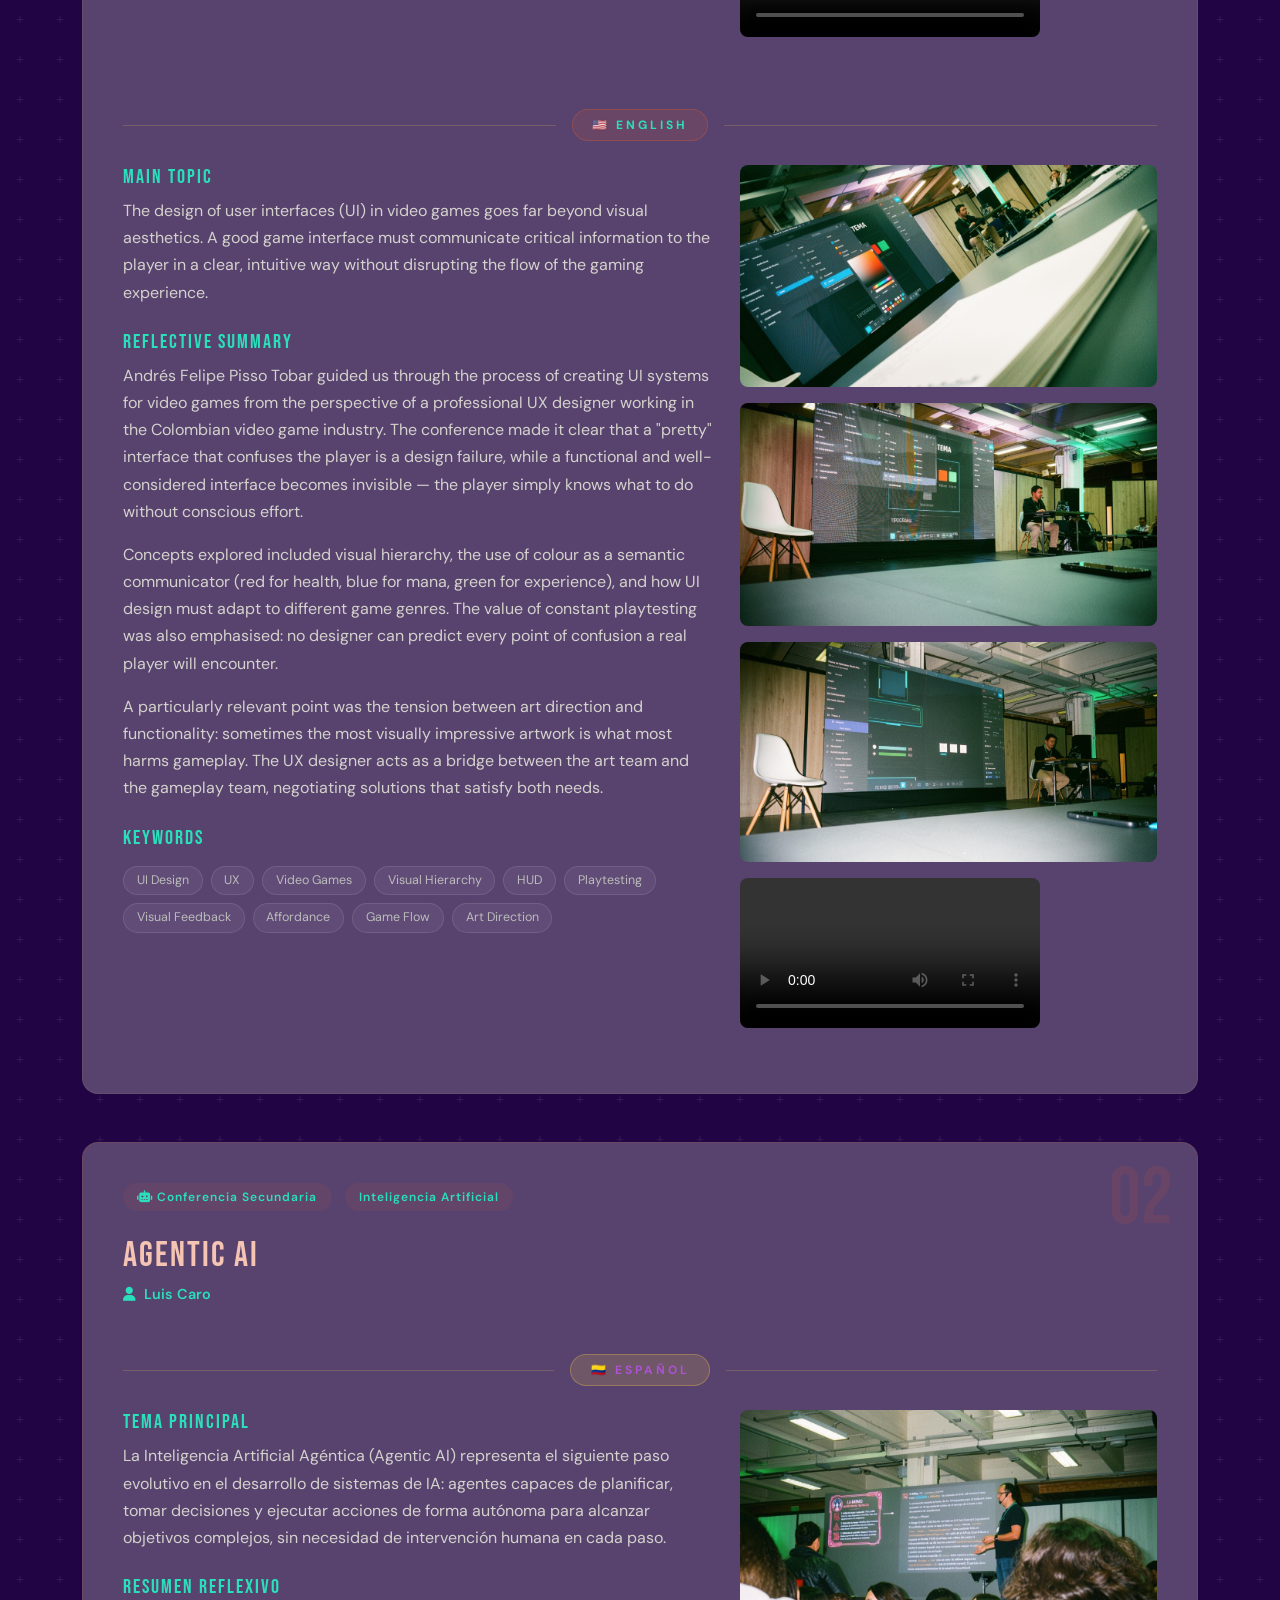
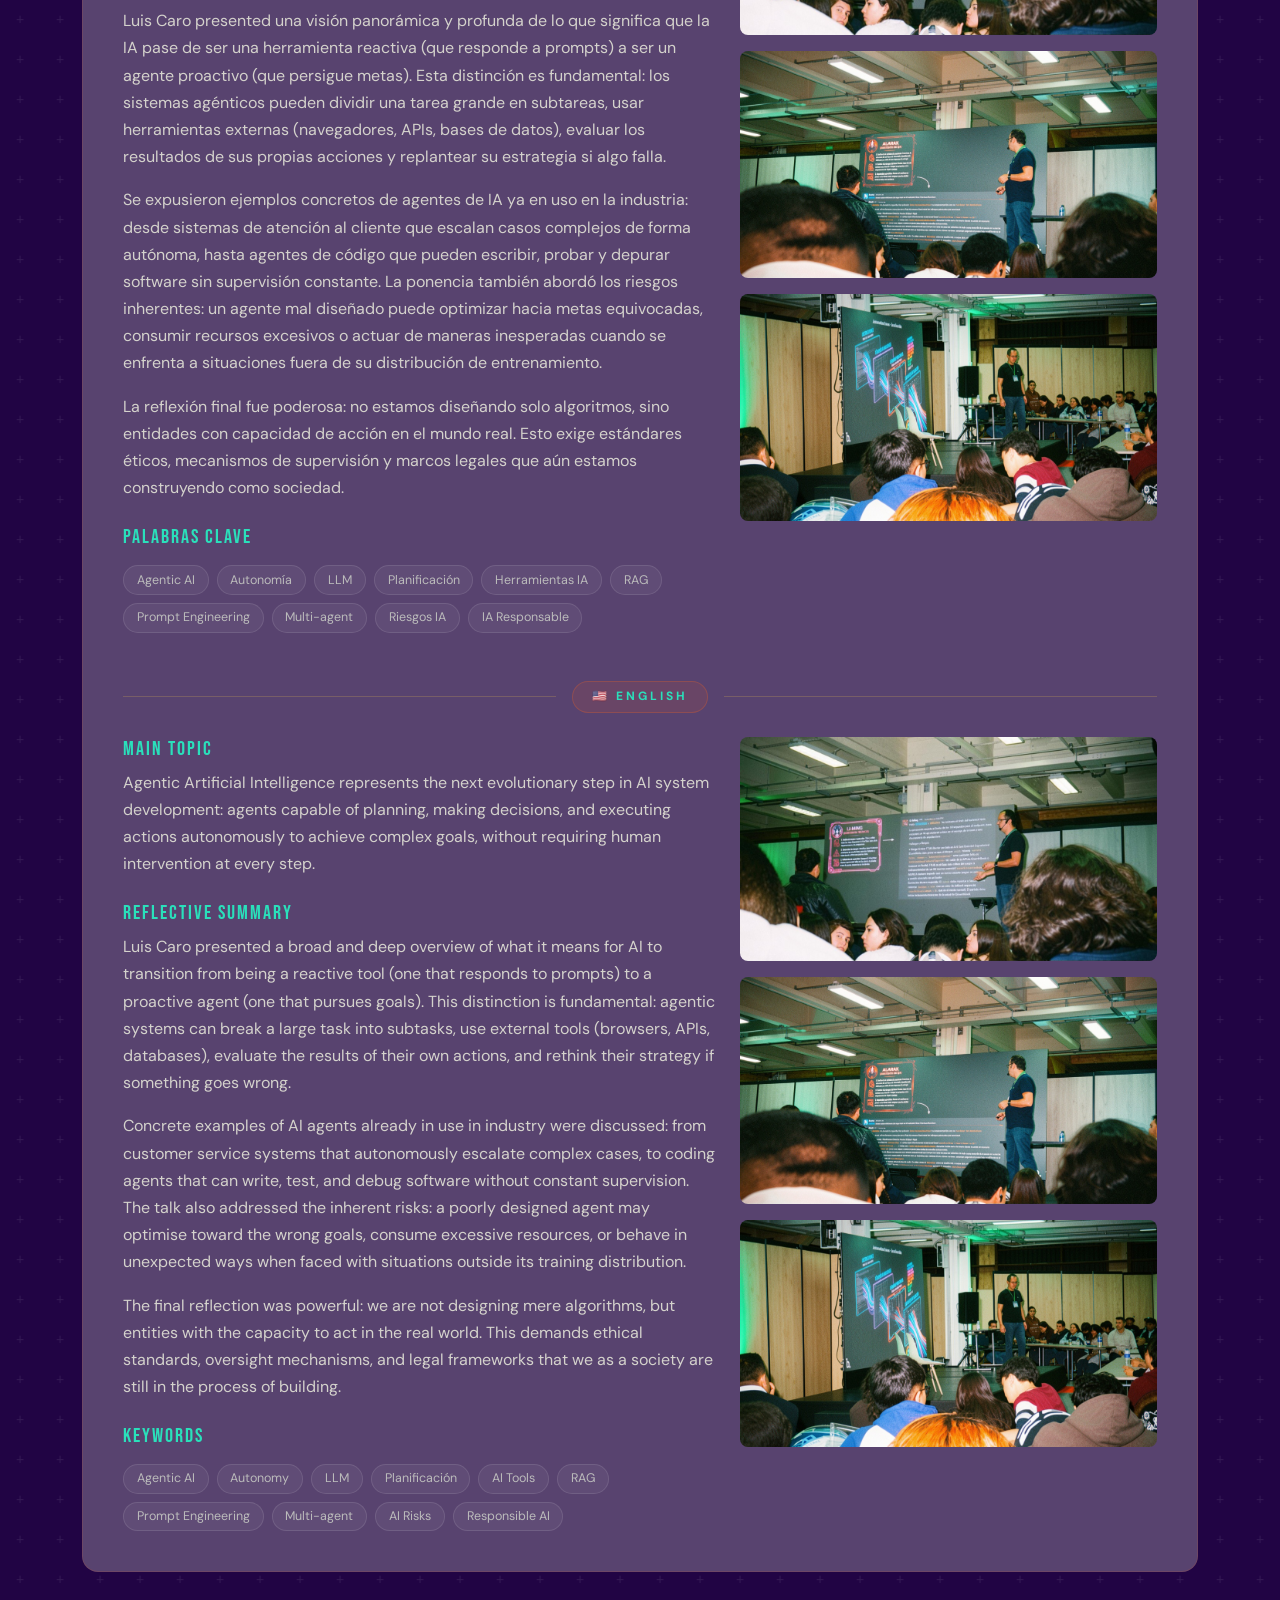
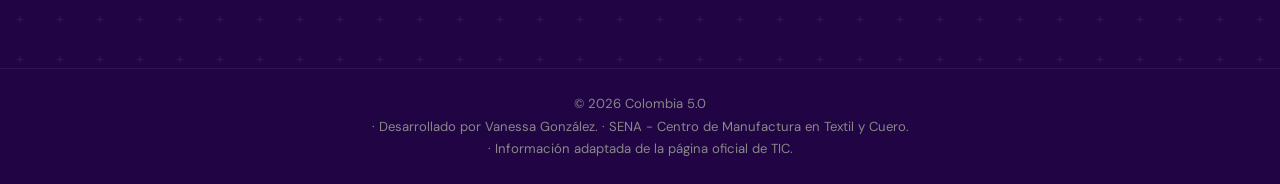
==== commit 4f75a328: "Update conferencias.html" ====
--- a/pages/conferencias.html
+++ b/pages/conferencias.html
@@ -1,179 +1,207 @@
 <!DOCTYPE html>
 <html lang="es">
 <head>
-  <meta charset="UTF-8" />
-  <meta name="viewport" content="width=device-width, initial-scale=1.0" />
+  <meta charset="UTF-8"/>
+  <meta name="viewport" content="width=device-width, initial-scale=1.0"/>
   <title>Conferencias – Colombia 5.0</title>
-  <link rel="stylesheet" href="../css/style.css" />
-  <link href="https://fonts.googleapis.com/css2?family=Space+Mono:wght@400;700&family=Syne:wght@400;600;700;800&display=swap" rel="stylesheet" />
+  
+  <link rel="stylesheet" href="https://cdn.jsdelivr.net/npm/bootstrap@5.3.3/dist/css/bootstrap.min.css"/>
+  <link rel="stylesheet" href="https://cdnjs.cloudflare.com/ajax/libs/font-awesome/6.5.0/css/all.min.css"/>
+  <link href="https://fonts.googleapis.com/css2?family=Bebas+Neue&family=DM+Sans:ital,wght@0,300;0,400;0,600;1,300&display=swap" rel="stylesheet"/>
+  <link rel="stylesheet" href="../css/style.css"/>
 </head>
 <body>
 
-  <nav class="navbar">
-    <div class="nav-brand">COL<span>5.0</span></div>
-    <ul class="nav-links">
-      <li><a href="../index.html">Inicio / Home</a></li>
-      <li><a href="conferencias.html" class="active">Conferencias</a></li>
-      <li><a href="glossary.html">Glossary</a></li>
-      <li><a href="conclusion.html">Conclusión</a></li>
-    </ul>
-    <button class="lang-btn" onclick="toggleLang()">EN / ES</button>
-  </nav>
-
-  <div class="page-hero">
-    <h1 data-es="Conferencias & Talleres" data-en="Talks & Workshops">Conferencias & Talleres</h1>
-    <p data-es="Documentación bilingüe de las sesiones más relevantes del evento Colombia 5.0." data-en="Bilingual documentation of the most relevant sessions at the Colombia 5.0 event.">Documentación bilingüe de las sesiones más relevantes del evento Colombia 5.0.</p>
+<nav class="navbar navbar-expand-lg fixed-top" id="mainNav">
+  <div class="container">
+    <a class="navbar-brand" href="../index.html">
+      <span class="brand-co">Colombia</span><span class="brand-num">5.0</span>
+    </a>
+    <button class="navbar-toggler" type="button" data-bs-toggle="collapse" data-bs-target="#navMenu">
+      <span class="navbar-toggler-icon"></span>
+    </button>
+    <div class="collapse navbar-collapse" id="navMenu">
+      <ul class="navbar-nav ms-auto">
+        <li class="nav-item"><a class="nav-link" href="../index.html">Inicio</a></li>
+        <li class="nav-item"><a class="nav-link active" href="conferencias.html">Conferencias</a></li>
+        <li class="nav-item"><a class="nav-link" href="glossary.html">Glossary</a></li>
+        <li class="nav-item"><a class="nav-link" href="etica.html">Ética & Conclusión</a></li>
+      </ul>
+    </div>
   </div>
-
-  <!-- CONFERENCIA 1: GAME UI -->
-  <section class="conf-section" id="game-ui">
-    <div class="container">
-      <div class="conf-header">
-        <span class="conf-tag-big primary" data-es="TALLER ASIGNADO" data-en="ASSIGNED WORKSHOP">TALLER ASIGNADO</span>
-        <div>
-          <h2 class="conf-title" data-es="Game UI Systems: De Pantallas Bonitas a Interfaces que Funcionan" data-en="Game UI Systems: From Pretty Screens to Interfaces that Work">Game UI Systems: De Pantallas Bonitas a Interfaces que Funcionan</h2>
-          <div class="conf-meta">
-            <span>🎙 Andrés Felipe Pisso Tobar</span>
-            <span data-es="Lead UX Designer · Teravision Games" data-en="Lead UX Designer · Teravision Games">Lead UX Designer · Teravision Games</span>
-            <span data-es="Taller práctico" data-en="Hands-on Workshop">Taller práctico</span>
-          </div>
-        </div>
+</nav>
+
+<section class="page-header">
+  <div class="container">
+    <p class="hero-tag">Acceso, Soberanía y productividad.</p>
+    <h1 class="mt-2 text-white">Conferencias<br/><span class="accent">del Evento</span></h1>
+  </div>
+</section>
+
+<main class="py-5" style="background:var(--dark);">
+  <div class="container">
+
+    <div class="position-relative conf-card mb-5">
+      <span class="conf-number">01</span>
+
+      <div class="conf-meta">
+        <span class="meta-tag"><i class="fa fa-star me-1"></i>Conferencia Principal</span>
+        <span class="meta-tag">Diseño UX · Videojuegos</span>
       </div>
 
-      <p class="keyword-label" data-es="TEMA PRINCIPAL" data-en="MAIN TOPIC">TEMA PRINCIPAL</p>
-      <p style="color:var(--text-muted); margin-bottom:32px;" data-es="Diseño de sistemas de interfaz de usuario para videojuegos: cómo crear componentes, variables de diseño, tipografía y paletas de color escalables utilizando Figma como herramienta central, con foco en la coherencia visual y la funcionalidad real de la UI en producción." data-en="Design of user interface systems for video games: how to create scalable components, design variables, typography, and color palettes using Figma as the central tool, focusing on visual consistency and real UI functionality in production.">Diseño de sistemas de interfaz de usuario para videojuegos: cómo crear componentes, variables de diseño, tipografía y paletas de color escalables utilizando Figma como herramienta central, con foco en la coherencia visual y la funcionalidad real de la UI en producción.</p>
-
-      <!-- Bilingual summary -->
-      <div class="bilingual-block">
-        <div class="lang-panel es">
-          <h4>🇨🇴 Resumen en Español</h4>
-          <p>Andrés Felipe Pisso Tobar, Lead UX Designer en Teravision Games, presentó un taller práctico profundo sobre cómo construir sistemas de UI para videojuegos que no solo luzcan bien, sino que realmente funcionen en producción. El taller estuvo organizado alrededor de un archivo de Figma llamado "Game UI Systems Workshop", donde los participantes exploraron en vivo la construcción de un design system completo.</p>
-          <br>
-          <p>El conferencista comenzó por establecer la diferencia entre una pantalla visualmente atractiva y una interfaz funcional: la UI de juegos no puede ser solo decorativa; debe comunicar estado del juego, guiar al jugador y responder bajo cualquier condición de rendimiento. Con esto, introdujo el concepto de tokens de diseño como base de un sistema: variables de color, espacio y tipografía que hacen que todo el sistema sea coherente, mantenible y escalable.</p>
-          <br>
-          <p>Durante la sesión se exploró la construcción de variables de color organizadas por semántica: Principal, Alerta, Peligro, Premio, Bloqueado y Fuego. Se demostró cómo cada token tiene un valor base y un valor de referencia, permitiendo cambiar temas completos con un solo ajuste. Luego se pasó a tipografía: la importancia de elegir fuentes legibles bajo condiciones de pantalla de televisión o móvil y cómo definir escala tipográfica dentro del sistema.</p>
-          <br>
-          <p>La parte más práctica mostró la construcción de componentes reutilizables: barras de progreso de salud, íconos de categoría, botones y layouts de HUD. Cada componente fue construido con variantes y estados (hover, desactivado, activo) y conectado a las variables del sistema, de modo que un cambio en el token se propaga automáticamente a todos los componentes que lo usen. El resultado final fue un sistema robusto, documentado y listo para ser entregado a un equipo de desarrollo.</p>
-        </div>
-        <div class="lang-panel en">
-          <h4>🇺🇸 Summary in English</h4>
-          <p>Andrés Felipe Pisso Tobar, Lead UX Designer at Teravision Games, delivered an in-depth hands-on workshop on building UI systems for video games that not only look great but actually work in production. The workshop was organized around a Figma file called "Game UI Systems Workshop," where participants explored the construction of a complete design system in real time.</p>
-          <br>
-          <p>The speaker started by establishing the difference between a visually attractive screen and a functional interface: game UI cannot be merely decorative; it must communicate game state, guide the player, and respond under any performance condition. He introduced the concept of design tokens as the foundation of any system: color, space, and typography variables that make the entire system coherent, maintainable, and scalable.</p>
-          <br>
-          <p>The session explored the construction of color variables organized by semantics: Primary, Alert, Danger, Reward, Blocked, and Fire. It was demonstrated how each token has a base value and a reference value, allowing complete theme changes with a single adjustment. Typography was then covered: the importance of choosing fonts readable under TV or mobile screen conditions, and how to define a type scale within the system.</p>
-          <br>
-          <p>The most practical part showed the construction of reusable components: health progress bars, category icons, buttons, and HUD layouts. Each component was built with variants and states (hover, disabled, active) and connected to system variables, so a change in the token propagates automatically to all components using it. The final result was a robust, documented system ready to be handed off to a development team.</p>
-        </div>
+      <h2 class="conf-title">Game UI Systems: De Pantallas Bonitas a Interfaces que Funcionan</h2>
+      <p class="conf-speaker"><i class="fa-solid fa-user me-2"></i>Andrés Felipe Pisso Tobar · Lead UX Designer · Teravision Games</p>
+
+      <div class="lang-divider"><span class="lang-badge lang-es">🇨🇴 Español</span></div>
+
+      <div class="row g-4 align-items-start">
+        <div class="col-lg-7">
+          <h5 style="color:var(--accent);font-family:'Bebas Neue';letter-spacing:2px;">Tema Principal</h5>
+          <p>El diseño de interfaces de usuario (UI) in videojuegos va mucho más allá de la estética visual. Una buena interfaz de juego debe comunicar información crítica al jugador de manera clara, intuitiva y sin interrumpir el flujo de la experiencia de juego.</p>
+
+          <h5 class="mt-4" style="color:var(--accent);font-family:'Bebas Neue';letter-spacing:2px;">Resumen Reflexivo</h5>
+          <p>Andrés Felipe Pisso Tobar nos llevó a través del proceso de creación de sistemas de UI para videojuegos desde la perspectiva de un diseñador UX profesional en la industria colombiana de videojuegos. La conferencia dejó claro que una interfaz "bonita" que confunde al jugador es un fracaso de diseño, mientras que una interfaz funcional y bien pensada es invisible: el jugador simplemente sabe qué hacer sin esfuerzo consciente.</p>
+          <p>Se exploraron conceptos como la jerarquía visual, el uso del color como comunicador semántico (vida en rojo, maná en azul, experiencia en verde), y cómo el diseño de UI debe adaptarse a diferentes géneros de juego. También se destacó el valor del playtesting constante: ningún diseñador puede predecir todos los puntos de confusión que encontrará un jugador real.</p>
+          <p>Un punto particularmente relevante fue la tensión entre la dirección de arte y la funcionalidad: a veces, el arte más impresionante visualmente es el que más daña la jugabilidad. El diseñador UX actúa como puente entre el equipo artístico y el equipo de gameplay, negociando soluciones que satisfagan ambas necesidades.</p>
+
+          <h5 class="mt-4" style="color:var(--accent);font-family:'Bebas Neue';letter-spacing:2px;">Palabras Clave</h5>
+          <div class="keywords-list">
+            <span class="kw-tag">UI Design</span>
+            <span class="kw-tag">UX</span>
+            <span class="kw-tag">Videojuegos</span>
+            <span class="kw-tag">Jerarquía Visual</span>
+            <span class="kw-tag">HUD</span>
+            <span class="kw-tag">Playtesting</span>
+            <span class="kw-tag">Feedback Visual</span>
+            <span class="kw-tag">Affordance</span>
+            <span class="kw-tag">Flujo de Juego</span>
+            <span class="kw-tag">Dirección de Arte</span>
+          </div>
+        </div>
+
+        <div class="col-lg-5">
+          <img src="../img/ui_1.jpg" alt="Game UI Systems" class="img-fluid rounded-3 mb-3"/>
+          <img src="../img/ui_2.jpg" alt="Game UI Systems" class="img-fluid rounded-3 mb-3"/>
+          <img src="../img/ui_3.jpg" alt="Game UI Systems" class="img-fluid rounded-3 mb-3"/>
+          <video controls class="img-fluid rounded-3 mb-3">
+            <source src="../img/videoUI.mp4" type="video/mp4">
+          </video>
+        </div>
+      </div> <div class="lang-divider mt-5"><span class="lang-badge lang-en">🇺🇸 English</span></div>
+
+      <div class="row g-4 align-items-start">
+        <div class="col-lg-7">
+          <h5 style="color:var(--accent2);font-family:'Bebas Neue';letter-spacing:2px;">Main Topic</h5>
+          <p>The design of user interfaces (UI) in video games goes far beyond visual aesthetics. A good game interface must communicate critical information to the player in a clear, intuitive way without disrupting the flow of the gaming experience.</p>
+
+          <h5 class="mt-4" style="color:var(--accent2);font-family:'Bebas Neue';letter-spacing:2px;">Reflective Summary</h5>
+          <p>Andrés Felipe Pisso Tobar guided us through the process of creating UI systems for video games from the perspective of a professional UX designer working in the Colombian video game industry. The conference made it clear that a "pretty" interface that confuses the player is a design failure, while a functional and well-considered interface becomes invisible — the player simply knows what to do without conscious effort.</p>
+          <p>Concepts explored included visual hierarchy, the use of colour as a semantic communicator (red for health, blue for mana, green for experience), and how UI design must adapt to different game genres. The value of constant playtesting was also emphasised: no designer can predict every point of confusion a real player will encounter.</p>
+          <p>A particularly relevant point was the tension between art direction and functionality: sometimes the most visually impressive artwork is what most harms gameplay. The UX designer acts as a bridge between the art team and the gameplay team, negotiating solutions that satisfy both needs.</p>
+
+          <h5 class="mt-4" style="color:var(--accent2);font-family:'Bebas Neue';letter-spacing:2px;">Keywords</h5>
+          <div class="keywords-list">
+            <span class="kw-tag">UI Design</span>
+            <span class="kw-tag">UX</span>
+            <span class="kw-tag">Video Games</span>
+            <span class="kw-tag">Visual Hierarchy</span>
+            <span class="kw-tag">HUD</span>
+            <span class="kw-tag">Playtesting</span>
+            <span class="kw-tag">Visual Feedback</span>
+            <span class="kw-tag">Affordance</span>
+            <span class="kw-tag">Game Flow</span>
+            <span class="kw-tag">Art Direction</span>
+          </div>
+        </div>
+
+        <div class="col-lg-5">
+          <img src="../img/ui_1.jpg" alt="Game UI Systems" class="img-fluid rounded-3 mb-3"/>
+          <img src="../img/ui_2.jpg" alt="Game UI Systems" class="img-fluid rounded-3 mb-3"/>
+          <img src="../img/ui_3.jpg" alt="Game UI Systems" class="img-fluid rounded-3 mb-3"/>
+          <video controls class="img-fluid rounded-3 mb-3">
+            <source src="../img/videoUI.mp4" type="video/mp4">
+          </video>
+        </div>
+      </div> </div> <div class="position-relative conf-card secondary mb-5">
+      <span class="conf-number" style="color:rgba(224,92,42,0.12);">02</span>
+
+      <div class="conf-meta">
+        <span class="meta-tag orange"><i class="fa fa-robot me-1"></i>Conferencia Secundaria</span>
+        <span class="meta-tag orange">Inteligencia Artificial</span>
       </div>
 
-      <!-- Keywords -->
-      <p class="keyword-label" data-es="PALABRAS CLAVE" data-en="KEYWORDS">PALABRAS CLAVE</p>
-      <div class="keywords">
-        <span class="keyword">Design System</span>
-        <span class="keyword">Design Tokens</span>
-        <span class="keyword">UI Components</span>
-        <span class="keyword">Figma Variables</span>
-        <span class="keyword">Color Semantics</span>
-        <span class="keyword">Typography Scale</span>
-        <span class="keyword">HUD Design</span>
-        <span class="keyword">Component Variants</span>
-        <span class="keyword">Game UI</span>
-        <span class="keyword">UX Design</span>
-        <span class="keyword">Auto-layout</span>
-        <span class="keyword">Responsive Components</span>
-      </div>
-
-      <!-- Photos -->
-      <p class="keyword-label" data-es="GALERÍA DEL TALLER" data-en="WORKSHOP GALLERY">GALERÍA DEL TALLER</p>
-      <div class="photo-grid">
-        <div class="photo-placeholder">
-          <img src="../images/img1.jpg" alt="Taller Game UI Systems" onerror="this.parentElement.innerHTML='<span>📸</span><span>Foto 1 – Presentación del taller</span>'">
-        </div>
-        <div class="photo-placeholder">
-          <img src="../images/img2.jpg" alt="Conferencista presentando" onerror="this.parentElement.innerHTML='<span>📸</span><span>Foto 2 – Automatizaciones IA</span>'">
-        </div>
-        <div class="photo-placeholder">
-          <img src="../images/img3.jpg" alt="Figma variables" onerror="this.parentElement.innerHTML='<span>📸</span><span>Foto 3 – Figma variables en vivo</span>'">
-        </div>
-        <div class="photo-placeholder">
-          <img src="../images/img4.jpg" alt="Sistema de colores" onerror="this.parentElement.innerHTML='<span>📸</span><span>Foto 4 – Sistema de colores</span>'">
-        </div>
-        <div class="photo-placeholder">
-          <img src="../images/img5.jpg" alt="Bases del sistema" onerror="this.parentElement.innerHTML='<span>📸</span><span>Foto 5 – Bases del sistema</span>'">
-        </div>
-        <div class="photo-placeholder">
-          <img src="../images/img6.jpg" alt="Componentes Figma" onerror="this.parentElement.innerHTML='<span>📸</span><span>Foto 6 – Componentes en Figma</span>'">
-        </div>
-      </div>
-    </div>
-  </section>
-
-  <!-- CONFERENCIA 2: AUTOMATIZACION -->
-  <section class="conf-section" id="automatizacion">
-    <div class="container">
-      <div class="conf-header">
-        <span class="conf-tag-big secondary" data-es="CONFERENCIA LIBRE" data-en="FREE CHOICE TALK">CONFERENCIA LIBRE</span>
-        <div>
-          <h2 class="conf-title" data-es="Automatizaciones y Localización con Inteligencia Artificial" data-en="Automation and Localization with Artificial Intelligence">Automatizaciones y Localización con Inteligencia Artificial</h2>
-          <div class="conf-meta">
-            <span>🎙 Colombia 5.0 Speaker</span>
-            <span data-es="Track: Inteligencia Artificial" data-en="Track: Artificial Intelligence">Track: Inteligencia Artificial</span>
-          </div>
-        </div>
-      </div>
-
-      <p class="keyword-label" data-es="TEMA PRINCIPAL" data-en="MAIN TOPIC">TEMA PRINCIPAL</p>
-      <p style="color:var(--text-muted); margin-bottom:32px;" data-es="Cómo la inteligencia artificial está transformando los flujos de trabajo de localización e internacionalización de productos digitales, automatizando procesos que anteriormente requerían semanas de trabajo manual, con especial énfasis en términos consistentes, términos similares y reglas de localización." data-en="How artificial intelligence is transforming the localization and internationalization workflows of digital products, automating processes that previously required weeks of manual work, with special emphasis on consistent terms, similar terms, and localization rules.">Cómo la inteligencia artificial está transformando los flujos de trabajo de localización e internacionalización de productos digitales, automatizando procesos que anteriormente requerían semanas de trabajo manual, con especial énfasis en términos consistentes, términos similares y reglas de localización.</p>
-
-      <div class="bilingual-block">
-        <div class="lang-panel es">
-          <h4>🇨🇴 Resumen en Español</h4>
-          <p>Esta conferencia exploró cómo la inteligencia artificial está revolucionando el campo de la localización de software e interfaces digitales. El conferencista presentó un panorama de las herramientas actuales que permiten automatizar desde la detección de cadenas de texto hasta la traducción contextual y la adaptación cultural de contenidos.</p>
-          <br>
-          <p>Se destacó la importancia de trabajar con términos consistentes (palabras o frases que deben mantenerse idénticas en toda la aplicación, como nombres de marca o comandos técnicos) y términos similares (palabras que pueden variar dependiendo del contexto, como "guardar" vs. "almacenar"). La IA permite entrenar modelos de traducción con glosarios específicos del producto, garantizando coherencia terminológica a gran escala.</p>
-          <br>
-          <p>También se presentaron los flujos de trabajo modernos de localización: cómo plataformas con IA integrada pueden procesar archivos de internacionalización, detectar inconsistencias, sugerir alternativas y mantener un historial de traducciones. La sesión concluyó con una reflexión sobre los límites éticos de la automatización: qué partes del proceso de localización deben seguir en manos humanas para garantizar precisión cultural y matices lingüísticos que la IA aún no puede capturar completamente.</p>
-        </div>
-        <div class="lang-panel en">
-          <h4>🇺🇸 Summary in English</h4>
-          <p>This talk explored how artificial intelligence is revolutionizing the field of software and digital interface localization. The speaker presented an overview of current tools that allow automating everything from text string detection to contextual translation and cultural adaptation of content.</p>
-          <br>
-          <p>The importance of working with consistent terms (words or phrases that must remain identical throughout the application, such as brand names or technical commands) and similar terms (words that may vary depending on context, such as "save" vs. "store") was highlighted. AI allows training translation models with product-specific glossaries, ensuring terminological consistency at scale.</p>
-          <br>
-          <p>Modern localization workflows were also presented: how AI-integrated platforms can process internationalization files, detect inconsistencies, suggest alternatives, and maintain a translation history. The session concluded with a reflection on the ethical limits of automation: which parts of the localization process must remain in human hands to guarantee cultural accuracy and linguistic nuances that AI cannot yet fully capture.</p>
-        </div>
-      </div>
-
-      <p class="keyword-label" data-es="PALABRAS CLAVE" data-en="KEYWORDS">PALABRAS CLAVE</p>
-      <div class="keywords">
-        <span class="keyword">Localization</span>
-        <span class="keyword">Internationalization (i18n)</span>
-        <span class="keyword">Automation</span>
-        <span class="keyword">Machine Translation</span>
-        <span class="keyword">Consistent Terms</span>
-        <span class="keyword">Similar Terms</span>
-        <span class="keyword">AI Workflows</span>
-        <span class="keyword">Cultural Adaptation</span>
-        <span class="keyword">NLP</span>
-        <span class="keyword">Translation Memory</span>
-        <span class="keyword">Glossary</span>
-      </div>
-    </div>
-  </section>
-
-  <footer class="footer">
-    <div class="container footer-inner">
-      <div class="footer-brand">COL<span>5.0</span></div>
-      <p>Proyecto académico · SENA – Centro de Manufactura en Textil y Cuero · 2025</p>
-      <nav class="footer-nav">
-        <a href="../index.html">Inicio</a>
-        <a href="conferencias.html">Conferencias</a>
-        <a href="glossary.html">Glossary</a>
-        <a href="conclusion.html">Conclusión</a>
-      </nav>
-    </div>
-  </footer>
-  <script src="../js/lang.js"></script>
+      <h2 class="conf-title" style="color:#f5c4b2;">Agentic AI</h2>
+      <p class="conf-speaker" style="color:var(--accent2);"><i class="fa-solid fa-user me-2"></i>Luis Caro</p>
+
+      <div class="lang-divider"><span class="lang-badge lang-es">🇨🇴 Español</span></div>
+
+      <div class="row g-4 align-items-start">
+        <div class="col-lg-7">
+          <h5 style="color:var(--accent2);font-family:'Bebas Neue';letter-spacing:2px;">Tema Principal</h5>
+          <p>La Inteligencia Artificial Agéntica (Agentic AI) representa el siguiente paso evolutivo en el desarrollo de sistemas de IA: agentes capaces de planificar, tomar decisiones y ejecutar acciones de forma autónoma para alcanzar objetivos complejos, sin necesidad de intervención humana en cada paso.</p>
+
+          <h5 class="mt-4" style="color:var(--accent2);font-family:'Bebas Neue';letter-spacing:2px;">Resumen Reflexivo</h5>
+          <p>Luis Caro presented una visión panorámica y profunda de lo que significa que la IA pase de ser una herramienta reactiva (que responde a prompts) a ser un agente proactivo (que persigue metas). Esta distinción es fundamental: los sistemas agénticos pueden dividir una tarea grande en subtareas, usar herramientas externas (navegadores, APIs, bases de datos), evaluar los resultados de sus propias acciones y replantear su estrategia si algo falla.</p>
+          <p>Se expusieron ejemplos concretos de agentes de IA ya en uso en la industria: desde sistemas de atención al cliente que escalan casos complejos de forma autónoma, hasta agentes de código que pueden escribir, probar y depurar software sin supervisión constante. La ponencia también abordó los riesgos inherentes: un agente mal diseñado puede optimizar hacia metas equivocadas, consumir recursos excesivos o actuar de maneras inesperadas cuando se enfrenta a situaciones fuera de su distribución de entrenamiento.</p>
+          <p>La reflexión final fue poderosa: no estamos diseñando solo algoritmos, sino entidades con capacidad de acción en el mundo real. Esto exige estándares éticos, mecanismos de supervisión y marcos legales que aún estamos construyendo como sociedad.</p>
+
+          <h5 class="mt-4" style="color:var(--accent2);font-family:'Bebas Neue';letter-spacing:2px;">Palabras Clave</h5>
+          <div class="keywords-list">
+            <span class="kw-tag">Agentic AI</span>
+            <span class="kw-tag">Autonomía</span>
+            <span class="kw-tag">LLM</span>
+            <span class="kw-tag">Planificación</span>
+            <span class="kw-tag">Herramientas IA</span>
+            <span class="kw-tag">RAG</span>
+            <span class="kw-tag">Prompt Engineering</span>
+            <span class="kw-tag">Multi-agent</span>
+            <span class="kw-tag">Riesgos IA</span>
+            <span class="kw-tag">IA Responsable</span>
+          </div>
+        </div>
+
+        <div class="col-lg-5">
+          <img src="../img/ai_1.jpg" alt="Agentic AI" class="img-fluid rounded-3 mb-3"/>
+          <img src="../img/ai_2.jpg" alt="Agentic AI" class="img-fluid rounded-3 mb-3"/>
+          <img src="../img/ai_3.jpg" alt="Agentic AI" class="img-fluid rounded-3 mb-3"/>
+        </div>
+      </div> <div class="lang-divider mt-5"><span class="lang-badge lang-en">🇺🇸 English</span></div>
+
+      <div class="row g-4 align-items-start">
+        <div class="col-lg-7">
+          <h5 style="color:var(--accent2);font-family:'Bebas Neue';letter-spacing:2px;">Main Topic</h5>
+          <p>Agentic Artificial Intelligence represents the next evolutionary step in AI system development: agents capable of planning, making decisions, and executing actions autonomously to achieve complex goals, without requiring human intervention at every step.</p>
+
+          <h5 class="mt-4" style="color:var(--accent2);font-family:'Bebas Neue';letter-spacing:2px;">Reflective Summary</h5>
+          <p>Luis Caro presented a broad and deep overview of what it means for AI to transition from being a reactive tool (one that responds to prompts) to a proactive agent (one that pursues goals). This distinction is fundamental: agentic systems can break a large task into subtasks, use external tools (browsers, APIs, databases), evaluate the results of their own actions, and rethink their strategy if something goes wrong.</p>
+          <p>Concrete examples of AI agents already in use in industry were discussed: from customer service systems that autonomously escalate complex cases, to coding agents that can write, test, and debug software without constant supervision. The talk also addressed the inherent risks: a poorly designed agent may optimise toward the wrong goals, consume excessive resources, or behave in unexpected ways when faced with situations outside its training distribution.</p>
+          <p>The final reflection was powerful: we are not designing mere algorithms, but entities with the capacity to act in the real world. This demands ethical standards, oversight mechanisms, and legal frameworks that we as a society are still in the process of building.</p>
+
+          <h5 class="mt-4" style="color:var(--accent2);font-family:'Bebas Neue';letter-spacing:2px;">Keywords</h5>
+          <div class="keywords-list">
+            <span class="kw-tag">Agentic AI</span>
+            <span class="kw-tag">Autonomy</span>
+            <span class="kw-tag">LLM</span>
+            <span class="kw-tag">Planificación</span>
+            <span class="kw-tag">AI Tools</span>
+            <span class="kw-tag">RAG</span>
+            <span class="kw-tag">Prompt Engineering</span>
+            <span class="kw-tag">Multi-agent</span>
+            <span class="kw-tag">AI Risks</span>
+            <span class="kw-tag">Responsible AI</span>
+          </div>
+        </div>
+
+        <div class="col-lg-5">
+          <img src="../img/ai_1.jpg" alt="Agentic AI" class="img-fluid rounded-3 mb-3"/>
+          <img src="../img/ai_2.jpg" alt="Agentic AI" class="img-fluid rounded-3 mb-3"/>
+          <img src="../img/ai_3.jpg" alt="Agentic AI" class="img-fluid rounded-3 mb-3"/>
+        </div>
+      </div> </div> </div> </main> <footer class="site-footer py-4 text-center">
+  <p class="mb-0">© 2026 Colombia 5.0 <br/> · Desarrollado por Vanessa González. · SENA - Centro de Manufactura en Textil y Cuero. <br/> · Información adaptada de la página oficial de TIC. </p>
+</footer>
+
+<script src="https://cdn.jsdelivr.net/npm/bootstrap@5.3.3/dist/js/bootstrap.bundle.min.js"></script>
+<script src="../js/main.js"></script>
 </body>
 </html>
--- a/css/style.css
+++ b/css/style.css
@@ -1,165 +1,444 @@
 :root {
-  --bg: #0a0a0f;
-  --bg2: #111118;
-  --surface: #16161f;
-  --surface2: #1e1e2a;
-  --accent: #00e5ff;
-  --accent2: #ff6b35;
-  --accent3: #7c3aed;
-  --text: #e8e8f0;
-  --text-muted: #7a7a95;
-  --border: rgba(255,255,255,0.07);
-  --font-display: 'Syne', sans-serif;
-  --font-mono: 'Space Mono', monospace;
+  --accent: #ac52d3;
+  --accent2: #2ae0bb;
+  --dark: #210444;
+  --dark2: #1f113f;
+  --dark3: #58436f;
+  --light: #f0f4f5;
+  --light2: #e6e3ec;
+  --text-muted: #888;
+  --font-display: 'Bebas Neue', sans-serif;
+  --font-body: 'DM Sans', sans-serif;
   --radius: 12px;
-  --transition: 0.3s cubic-bezier(0.4,0,0.2,1);
-}
+  --transition: 0.3s ease;
+}
+
 *, *::before, *::after { box-sizing: border-box; margin: 0; padding: 0; }
+
 html { scroll-behavior: smooth; }
-body { background: var(--bg); color: var(--text); font-family: var(--font-display); line-height: 1.65; overflow-x: hidden; }
-a { color: inherit; text-decoration: none; }
-img { max-width: 100%; display: block; }
-.container { max-width: 1100px; margin: 0 auto; padding: 0 24px; }
-
-.navbar { position: fixed; top: 0; left: 0; right: 0; z-index: 100; display: flex; align-items: center; gap: 32px; padding: 16px 40px; background: rgba(10,10,15,0.9); backdrop-filter: blur(16px); border-bottom: 1px solid var(--border); }
-.nav-brand { font-family: var(--font-mono); font-size: 1.2rem; font-weight: 700; letter-spacing: 2px; }
-.nav-brand span { color: var(--accent); }
-.nav-links { display: flex; gap: 28px; list-style: none; margin-left: auto; }
-.nav-links a { font-size: 0.8rem; letter-spacing: 1px; text-transform: uppercase; color: var(--text-muted); transition: color var(--transition); font-family: var(--font-mono); }
-.nav-links a:hover, .nav-links a.active { color: var(--accent); }
-.lang-btn { font-family: var(--font-mono); font-size: 0.75rem; background: transparent; border: 1px solid var(--accent); color: var(--accent); padding: 6px 14px; border-radius: 4px; cursor: pointer; letter-spacing: 1px; transition: all var(--transition); }
-.lang-btn:hover { background: var(--accent); color: var(--bg); }
-
-.hero { min-height: 100vh; display: flex; align-items: center; position: relative; overflow: hidden; padding: 120px 40px 80px; }
-.hero-bg { position: absolute; inset: 0; z-index: 0; background: radial-gradient(ellipse 80% 60% at 60% 40%, rgba(0,229,255,0.08) 0%, transparent 60%), radial-gradient(ellipse 50% 40% at 20% 80%, rgba(124,58,237,0.12) 0%, transparent 50%), linear-gradient(180deg, #0a0a0f 0%, #0d0d16 100%); }
-.hero-content { position: relative; z-index: 2; max-width: 700px; }
-.badge { display: inline-block; font-family: var(--font-mono); font-size: 0.72rem; letter-spacing: 2px; text-transform: uppercase; color: var(--accent); border: 1px solid rgba(0,229,255,0.3); padding: 6px 16px; border-radius: 40px; margin-bottom: 24px; background: rgba(0,229,255,0.06); }
-.hero h1 { font-size: clamp(3.5rem, 10vw, 7rem); font-weight: 800; line-height: 0.95; margin-bottom: 28px; }
-.hero-col { display: block; color: var(--text); }
-.hero-num { display: block; background: linear-gradient(135deg, var(--accent) 0%, var(--accent3) 100%); -webkit-background-clip: text; -webkit-text-fill-color: transparent; background-clip: text; }
-.hero-sub { font-size: 1.1rem; color: var(--text-muted); max-width: 520px; margin-bottom: 40px; line-height: 1.7; }
-.hero-ctas { display: flex; gap: 16px; flex-wrap: wrap; }
-.hero-deco { position: absolute; inset: 0; z-index: 1; pointer-events: none; }
-.deco-circle { position: absolute; border-radius: 50%; border: 1px solid rgba(0,229,255,0.12); }
-.c1 { width: 500px; height: 500px; right: -100px; top: 50%; transform: translateY(-50%); }
-.c2 { width: 300px; height: 300px; right: 80px; top: 50%; transform: translateY(-50%); border-color: rgba(124,58,237,0.15); }
-
-.btn { display: inline-block; padding: 14px 28px; border-radius: 8px; font-family: var(--font-mono); font-size: 0.82rem; letter-spacing: 1px; text-transform: uppercase; font-weight: 700; transition: all var(--transition); cursor: pointer; }
-.btn-primary { background: var(--accent); color: var(--bg); }
-.btn-primary:hover { background: #00b8d4; transform: translateY(-2px); box-shadow: 0 8px 24px rgba(0,229,255,0.25); }
-.btn-outline { border: 2px solid var(--border); color: var(--text); background: transparent; }
-.btn-outline:hover { border-color: var(--accent); color: var(--accent); transform: translateY(-2px); }
-
-.about { padding: 100px 0; }
-.about-grid { display: grid; grid-template-columns: 1fr 1fr; gap: 60px; align-items: center; }
-.about-text h2 { font-size: 2rem; font-weight: 800; margin-bottom: 20px; }
-.about-text p { color: var(--text-muted); font-size: 0.95rem; margin-bottom: 16px; line-height: 1.75; }
-.about-stats { display: flex; flex-direction: column; gap: 20px; }
-.stat-card { background: var(--surface); border: 1px solid var(--border); border-radius: var(--radius); padding: 28px 32px; display: flex; align-items: center; gap: 20px; transition: border-color var(--transition); }
-.stat-card:hover { border-color: var(--accent); }
-.stat-num { font-size: 2.5rem; font-weight: 800; font-family: var(--font-mono); color: var(--accent); line-height: 1; }
-.stat-label { color: var(--text-muted); font-size: 0.9rem; }
-
-.talks-preview { padding: 80px 0; background: var(--bg2); }
-.section-title { font-size: 1.8rem; font-weight: 800; margin-bottom: 40px; text-align: center; }
-.talks-grid { display: grid; grid-template-columns: 1fr 1fr; gap: 24px; }
-.talk-card { background: var(--surface); border: 1px solid var(--border); border-radius: var(--radius); padding: 32px; display: block; transition: all var(--transition); position: relative; overflow: hidden; }
-.talk-card::before { content: ''; position: absolute; top: 0; left: 0; right: 0; height: 3px; background: linear-gradient(90deg, var(--accent), var(--accent3)); opacity: 0; transition: opacity var(--transition); }
-.talk-card:hover { border-color: rgba(0,229,255,0.25); transform: translateY(-4px); box-shadow: 0 16px 48px rgba(0,0,0,0.4); }
-.talk-card:hover::before { opacity: 1; }
-.talk-tag { font-family: var(--font-mono); font-size: 0.65rem; letter-spacing: 2px; text-transform: uppercase; color: var(--accent); background: rgba(0,229,255,0.08); border: 1px solid rgba(0,229,255,0.2); padding: 4px 10px; border-radius: 4px; display: inline-block; margin-bottom: 16px; }
-.talk-tag.alt { color: var(--accent2); background: rgba(255,107,53,0.08); border-color: rgba(255,107,53,0.2); }
-.talk-card h3 { font-size: 1.1rem; font-weight: 700; margin-bottom: 12px; line-height: 1.4; }
-.talk-speaker { font-weight: 600; color: var(--text); margin-bottom: 4px; }
-.talk-role { font-size: 0.85rem; color: var(--text-muted); margin-bottom: 20px; }
-.talk-more { font-family: var(--font-mono); font-size: 0.78rem; color: var(--accent); letter-spacing: 1px; }
-
-.objective-section { padding: 100px 0; }
-.obj-card { background: linear-gradient(135deg, var(--surface) 0%, var(--surface2) 100%); border: 1px solid rgba(124,58,237,0.25); border-radius: 16px; padding: 60px; text-align: center; max-width: 700px; margin: 0 auto; }
-.obj-card h2 { font-size: 1.8rem; font-weight: 800; margin-bottom: 20px; color: var(--accent3); }
-.obj-card p { color: var(--text-muted); font-size: 1rem; line-height: 1.75; margin-bottom: 32px; }
-
-.footer { background: var(--bg2); border-top: 1px solid var(--border); padding: 48px 0; }
-.footer-inner { display: flex; flex-direction: column; align-items: center; gap: 16px; text-align: center; }
-.footer-brand { font-family: var(--font-mono); font-size: 1.4rem; font-weight: 700; }
-.footer-brand span { color: var(--accent); }
-.footer p { color: var(--text-muted); font-size: 0.82rem; }
-.footer-nav { display: flex; gap: 24px; flex-wrap: wrap; justify-content: center; }
-.footer-nav a { font-size: 0.82rem; color: var(--text-muted); transition: color var(--transition); }
-.footer-nav a:hover { color: var(--accent); }
-
-.page-hero { padding: 140px 40px 60px; background: linear-gradient(180deg, rgba(0,229,255,0.04) 0%, transparent 100%); text-align: center; }
-.page-hero h1 { font-size: 2.8rem; font-weight: 800; margin-bottom: 16px; }
-.page-hero p { color: var(--text-muted); max-width: 560px; margin: 0 auto; }
-
-.conf-section { padding: 80px 0; border-bottom: 1px solid var(--border); }
-.conf-header { display: flex; gap: 20px; align-items: flex-start; margin-bottom: 48px; flex-wrap: wrap; }
-.conf-tag-big { font-family: var(--font-mono); font-size: 0.65rem; letter-spacing: 2px; text-transform: uppercase; padding: 6px 14px; border-radius: 6px; white-space: nowrap; }
-.conf-tag-big.primary { background: rgba(0,229,255,0.1); color: var(--accent); border: 1px solid rgba(0,229,255,0.2); }
-.conf-tag-big.secondary { background: rgba(255,107,53,0.1); color: var(--accent2); border: 1px solid rgba(255,107,53,0.2); }
-.conf-title { font-size: 2rem; font-weight: 800; line-height: 1.2; margin-bottom: 8px; }
-.conf-meta { display: flex; gap: 12px; flex-wrap: wrap; margin-bottom: 8px; }
-.conf-meta span { font-family: var(--font-mono); font-size: 0.78rem; color: var(--text-muted); background: var(--surface); padding: 4px 12px; border-radius: 4px; border: 1px solid var(--border); }
-
-.bilingual-block { display: grid; grid-template-columns: 1fr 1fr; gap: 32px; margin: 40px 0; }
-.lang-panel { background: var(--surface); border: 1px solid var(--border); border-radius: var(--radius); padding: 28px; }
-.lang-panel h4 { font-family: var(--font-mono); font-size: 0.7rem; letter-spacing: 2px; text-transform: uppercase; margin-bottom: 14px; }
-.lang-panel.es h4 { color: var(--accent3); }
-.lang-panel.en h4 { color: var(--accent); }
-.lang-panel p { color: var(--text-muted); font-size: 0.93rem; line-height: 1.75; }
-
-.keywords { display: flex; flex-wrap: wrap; gap: 10px; margin: 32px 0; }
-.keyword { font-family: var(--font-mono); font-size: 0.75rem; background: var(--surface2); border: 1px solid var(--border); color: var(--accent); padding: 6px 14px; border-radius: 40px; letter-spacing: 0.5px; }
-.keyword-label { font-family: var(--font-mono); font-size: 0.7rem; letter-spacing: 2px; text-transform: uppercase; color: var(--text-muted); margin-bottom: 12px; }
-
-.photo-grid { display: grid; grid-template-columns: repeat(auto-fill, minmax(260px, 1fr)); gap: 16px; margin: 32px 0; }
-.photo-placeholder { background: var(--surface); border: 1px solid var(--border); border-radius: var(--radius); aspect-ratio: 16/10; display: flex; flex-direction: column; align-items: center; justify-content: center; gap: 8px; color: var(--text-muted); font-size: 0.8rem; overflow: hidden; }
-.photo-placeholder img { width: 100%; height: 100%; object-fit: cover; }
-.photo-caption { font-size: 0.78rem; color: var(--text-muted); text-align: center; margin-top: 4px; }
-
-.glossary-section { padding: 80px 0; }
-.search-wrap { margin-bottom: 32px; position: relative; }
-.search-wrap input { width: 100%; padding: 14px 18px 14px 48px; background: var(--surface); border: 1px solid var(--border); border-radius: var(--radius); color: var(--text); font-family: var(--font-mono); font-size: 0.9rem; outline: none; transition: border-color var(--transition); }
-.search-wrap input:focus { border-color: var(--accent); }
-.search-wrap input::placeholder { color: var(--text-muted); }
-.search-icon { position: absolute; left: 16px; top: 50%; transform: translateY(-50%); color: var(--text-muted); font-size: 1rem; }
-.glossary-table { width: 100%; border-collapse: collapse; }
-.glossary-table thead tr { background: var(--surface); border-bottom: 2px solid var(--accent); }
-.glossary-table th { padding: 14px 20px; text-align: left; font-family: var(--font-mono); font-size: 0.72rem; letter-spacing: 2px; text-transform: uppercase; color: var(--accent); }
-.glossary-table td { padding: 14px 20px; font-size: 0.88rem; border-bottom: 1px solid var(--border); vertical-align: top; }
-.glossary-table td:first-child { font-weight: 600; color: var(--accent3); font-family: var(--font-mono); }
-.glossary-table td:nth-child(2) { color: var(--text); }
-.glossary-table td:nth-child(3) { color: var(--text-muted); font-size: 0.85rem; }
-.glossary-table tr:hover td { background: var(--surface); }
-.gloss-count { font-family: var(--font-mono); font-size: 0.8rem; color: var(--text-muted); margin-bottom: 20px; }
-.gloss-count span { color: var(--accent); }
-
-.conclusion-section { padding: 100px 0; }
-.conclusion-hero { text-align: center; margin-bottom: 80px; }
-.conclusion-hero h1 { font-size: 2.5rem; font-weight: 800; margin-bottom: 16px; }
-.conclusion-hero p { color: var(--text-muted); max-width: 560px; margin: 0 auto; }
-.ethics-grid { display: grid; grid-template-columns: 1fr 1fr; gap: 24px; margin: 48px 0; }
-.ethics-card { background: var(--surface); border: 1px solid var(--border); border-radius: var(--radius); padding: 32px; transition: all var(--transition); }
-.ethics-card:hover { border-color: var(--accent3); transform: translateY(-2px); }
-.ethics-icon { font-size: 2rem; margin-bottom: 14px; }
-.ethics-card h3 { font-size: 1.05rem; font-weight: 700; margin-bottom: 12px; color: var(--accent3); }
-.ethics-card p { color: var(--text-muted); font-size: 0.9rem; line-height: 1.7; }
-.conclusion-text { max-width: 760px; margin: 0 auto; }
-.conclusion-text h2 { font-size: 1.5rem; font-weight: 700; margin: 40px 0 16px; color: var(--text); }
-.conclusion-text p { color: var(--text-muted); font-size: 0.95rem; line-height: 1.8; margin-bottom: 16px; }
-.bilingual-conclusion { background: var(--surface); border-left: 3px solid var(--accent); border-radius: 0 var(--radius) var(--radius) 0; padding: 28px 32px; margin: 32px 0; }
-.bilingual-conclusion .lang-label { font-family: var(--font-mono); font-size: 0.65rem; letter-spacing: 2px; text-transform: uppercase; color: var(--accent); margin-bottom: 10px; }
-.bilingual-conclusion p { color: var(--text-muted); font-size: 0.92rem; line-height: 1.75; }
-.bilingual-conclusion.en-panel { border-color: var(--accent2); }
-.bilingual-conclusion.en-panel .lang-label { color: var(--accent2); }
-
+
+body {
+  font-family: var(--font-body);
+  background-color: #210444;
+  background-image: url("data:image/svg+xml,%3Csvg width='40' height='40' viewBox='0 0 40 40' xmlns='http://www.w3.org/2000/svg'%3E%3Ctext x='20' y='24' text-anchor='middle' font-size='14' fill='%23ffffff' fill-opacity='0.08' font-family='Arial'%3E%2B%3C/text%3E%3C/svg%3E");
+  color: #d4d2cc;
+  font-size: 1rem;
+  line-height: 1.7;
+}
+
+.section-dark { background: transparent; color: #d4d2cc; }
+main { background: transparent !important; }
+.page-header { background: transparent; }
+.ethics-hero { background: transparent; }
+
+/* ---- SCROLLBAR ---- */
+::-webkit-scrollbar { width: 6px; }
+::-webkit-scrollbar-track { background: var(--dark); }
+::-webkit-scrollbar-thumb { background: var(--accent); border-radius: 4px; }
+
+/* ---- NAVBAR ---- */
+#mainNav {
+  background: rgba(13,13,15,0.92);
+  backdrop-filter: blur(12px);
+  border-bottom: 1px solid rgba(247,201,72,0.15);
+  padding: 1rem 0;
+  transition: var(--transition);
+}
+.navbar-brand { font-family: var(--font-display); font-size: 1.8rem; letter-spacing: 2px; color: #fff !important; }
+.brand-co { color: #fff; }
+.brand-num { color: var(--accent); }
+.nav-link {
+  color: #aaa !important;
+  font-weight: 600;
+  font-size: 0.85rem;
+  letter-spacing: 1.5px;
+  text-transform: uppercase;
+  padding: 0.4rem 1rem !important;
+  transition: color var(--transition);
+}
+.nav-link:hover, .nav-link.active { color: var(--accent) !important; }
+.navbar-toggler { border-color: var(--accent); }
+.navbar-toggler-icon { filter: invert(1); }
+
+/* ---- HERO ---- */
+.hero-section {
+  min-height: 100vh;
+  background: 
+    radial-gradient(ellipse at 70% 50%, rgba(247,201,72,0.08) 0%, transparent 60%),
+    radial-gradient(ellipse at 20% 80%, rgba(224,92,42,0.07) 0%, transparent 50%),
+    var(--dark);
+  position: relative;
+  overflow: hidden;
+  padding-top: 100px;
+}
+.hero-overlay {
+  position: absolute; inset: 0;
+  background: url("data:image/svg+xml,%3Csvg width='60' height='60' viewBox='0 0 60 60' xmlns='http://www.w3.org/2000/svg'%3E%3Cg fill='none' fill-rule='evenodd'%3E%3Cg fill='%23f7c948' fill-opacity='0.03'%3E%3Cpath d='M36 34v-4h-2v4h-4v2h4v4h2v-4h4v-2h-4zm0-30V0h-2v4h-4v2h4v4h2V6h4V4h-4zM6 34v-4H4v4H0v2h4v4h2v-4h4v-2H6zM6 4V0H4v4H0v2h4v4h2V6h4V4H6z'/%3E%3C/g%3E%3C/g%3E%3C/svg%3E");
+}
+.hero-tag {
+  font-size: 0.75rem;
+  letter-spacing: 3px;
+  text-transform: uppercase;
+  color: var(--accent);
+  font-weight: 600;
+  margin-bottom: 1rem;
+}
+.hero-title {
+  font-family: var(--font-display);
+  font-size: clamp(5rem, 12vw, 10rem);
+  line-height: 0.9;
+  color: #fff;
+  letter-spacing: 4px;
+}
+.hero-title .accent { color: var(--accent); }
+.hero-sub {
+  font-size: 1.05rem;
+  color: #999;
+  margin-top: 1.5rem;
+  font-weight: 300;
+  max-width: 520px;
+}
+.btn-hero {
+  background: var(--accent);
+  color: var(--dark);
+  font-weight: 700;
+  font-size: 0.85rem;
+  letter-spacing: 2px;
+  text-transform: uppercase;
+  padding: 0.75rem 2rem;
+  border-radius: 4px;
+  border: none;
+  transition: var(--transition);
+}
+.btn-hero:hover { background: var(--accent2); color: #fff; transform: translateY(-2px); }
+
+.hero-badge {
+  width: 320px; 
+  height: 320px;
+  border: 2px solid rgba(247,201,72,0.2);
+  border-radius: 50%;
+  display: flex; 
+  align-items: center; 
+  justify-content: center;
+  position: relative;
+}
+.hero-badge::before {
+  content:''; 
+  position:absolute; 
+  inset:20px;
+  border: 1px dashed rgba(247,201,72,0.3);
+  border-radius: 50%;
+  animation: spin 20s linear infinite;
+}
+@keyframes spin { to { transform: rotate(360deg); } }
+.badge-inner { text-align: center; color: #ccc; }
+
+.badge-inner img {
+  max-width: 50%;
+  height: center;
+  object-fit: contain;
+  filter: drop-shadow(0 0 20px rgba(247, 201, 72, 0.25));
+  animation: floaticon 4s ease-in-out infinite;
+}
+@keyframes flotation {
+  0%, 100% { transform: translateY(0); }
+  50% { transform: translateY(-8px);}
+}
+
+/* ---- SECTIONS ---- */
+.section-light { background: var(--light); color: var(--dark); }
+.section-dark { background: var(--dark2); color: #d4d2cc; }
+.section-label {
+  font-size: 0.72rem;
+  letter-spacing: 4px;
+  text-transform: uppercase;
+  color: var(--accent);
+  font-weight: 700;
+}
+.section-title {
+  font-family: var(--font-display);
+  font-size: clamp(2.2rem, 5vw, 3.5rem);
+  line-height: 1.05;
+  letter-spacing: 2px;
+}
+.section-title .accent { color: var(--accent); }
+.accent { color: var(--accent); }
+
+/* ---- INFO CARDS ---- */
+.info-card {
+  background: var(--dark3);
+  border: 1px solid rgba(247,201,72,0.1);
+  border-radius: var(--radius);
+  padding: 2rem;
+  transition: var(--transition);
+  color: #ccc;
+}
+.section-light .info-card {
+  background: #fff;
+  border: 1px solid #e0ddd5;
+  color: var(--dark);
+  box-shadow: 0 4px 20px rgba(0,0,0,0.06);
+}
+.info-card:hover { border-color: var(--accent); transform: translateY(-4px); }
+.info-icon {
+  width: 52px; height: 52px;
+  background: rgba(247,201,72,0.1);
+  border-radius: 10px;
+  display: flex; align-items: center; justify-content: center;
+  font-size: 1.4rem;
+  color: var(--accent);
+  margin-bottom: 1.2rem;
+}
+.info-card h3 {
+  font-family: var(--font-display);
+  font-size: 1.5rem;
+  letter-spacing: 2px;
+  margin-bottom: 0.6rem;
+}
+
+/* ---- OBJECTIVES ---- */
+.objectives-list { display: flex; flex-direction: column; gap: 1rem; }
+.obj-item {
+  display: flex; align-items: flex-start; gap: 1.2rem;
+  padding: 1.2rem 1.5rem;
+  background: rgba(247,201,72,0.04);
+  border-left: 3px solid var(--accent);
+  border-radius: 0 var(--radius) var(--radius) 0;
+}
+.obj-num {
+  font-family: var(--font-display);
+  font-size: 1.8rem;
+  color: var(--accent);
+  opacity: 0.5;
+  min-width: 40px;
+}
+.obj-item p { margin: 0; font-size: 0.95rem; }
+
+/* ---- CTA ---- */
+.cta-section {
+  background: linear-gradient(135deg, var(--accent2) 0%, var(--accent) 100%);
+  color: var(--dark);
+}
+.cta-title { font-family: var(--font-display); font-size: 2.8rem; letter-spacing: 2px; }
+.cta-sub { font-size: 1.05rem; opacity: 0.85; max-width: 600px; margin: 0 auto; }
+.cta-section .btn-hero { background: var(--dark); color: #fff; }
+.cta-section .btn-hero:hover { background: var(--dark2); }
+
+/* ---- FOOTER ---- */
+.site-footer {
+  background: var(--dark);
+  color: var(--text-muted);
+  font-size: 0.82rem;
+  border-top: 1px solid rgba(255,255,255,0.06);
+}
+
+/* ---- BTN OUTLINE ACCENT ---- */
+.btn-outline-accent {
+  border: 2px solid var(--accent);
+  color: var(--accent);
+  font-weight: 700;
+  font-size: 0.82rem;
+  letter-spacing: 2px;
+  text-transform: uppercase;
+  padding: 0.65rem 1.6rem;
+  border-radius: 4px;
+  background: transparent;
+  transition: var(--transition);
+  text-decoration: none;
+  display: inline-block;
+}
+.btn-outline-accent:hover { background: var(--accent); color: var(--dark); }
+
+/* ============================================================
+   CONFERENCIAS PAGE
+   ============================================================ */
+.page-header {
+  padding: 140px 0 60px;
+  background: var(--dark2);
+  border-bottom: 1px solid rgba(247,201,72,0.1);
+}
+.page-header h1 { font-family: var(--font-display); font-size: clamp(3rem,7vw,5.5rem); letter-spacing: 3px; }
+
+/* Lang divider */
+.lang-divider {
+  display: flex; align-items: center; gap: 1rem;
+  margin: 3rem 0 1.5rem;
+}
+.lang-divider::before, .lang-divider::after {
+  content:''; flex: 1; height: 1px; background: rgba(247,201,72,0.2);
+}
+.lang-badge {
+  padding: 0.3rem 1.2rem;
+  border-radius: 30px;
+  font-size: 0.75rem;
+  letter-spacing: 3px;
+  text-transform: uppercase;
+  font-weight: 700;
+}
+.lang-es { background: rgba(247,201,72,0.15); color: var(--accent); border: 1px solid rgba(247,201,72,0.3); }
+.lang-en { background: rgba(224,92,42,0.12); color: var(--accent2); border: 1px solid rgba(224,92,42,0.3); }
+
+/* Conference card */
+.conf-card {
+  background: var(--dark3);
+  border: 1px solid rgba(247,201,72,0.08);
+  border-radius: 16px;
+  padding: 2.5rem;
+  margin-bottom: 3rem;
+}
+.conf-card.secondary { border-color: rgba(224,92,42,0.15); }
+.conf-number {
+  font-family: var(--font-display);
+  font-size: 5rem;
+  line-height: 1;
+  color: rgba(247,201,72,0.08);
+  position: absolute;
+  top: 1rem; right: 1.5rem;
+}
+.conf-meta {
+  display: flex; flex-wrap: wrap; gap: 0.8rem;
+  margin-bottom: 1.5rem;
+}
+.meta-tag {
+  background: rgba(247,201,72,0.08);
+  color: var(--accent);
+  padding: 0.25rem 0.9rem;
+  border-radius: 30px;
+  font-size: 0.75rem;
+  font-weight: 600;
+  letter-spacing: 1px;
+}
+.meta-tag.orange { background: rgba(224,92,42,0.1); color: var(--accent2); }
+.conf-title {
+  font-family: var(--font-display);
+  font-size: clamp(1.5rem, 3vw, 2.2rem);
+  letter-spacing: 2px;
+  color: #fff;
+  margin-bottom: 0.3rem;
+}
+.conf-speaker {
+  color: var(--accent);
+  font-size: 0.9rem;
+  font-weight: 600;
+  margin-bottom: 1.5rem;
+}
+.conf-card.secondary .conf-speaker { color: var(--accent2); }
+.conf-card.secondary .conf-title { color: #f5c4b2; }
+.conf-card.secondary .meta-tag { background: rgba(224,92,42,0.08); color: var(--accent2); }
+
+/* Image placeholder area */
+.conf-media-placeholder {
+  background: rgba(0,0,0,0.3);
+  border: 2px dashed rgba(247,201,72,0.2);
+  border-radius: 12px;
+  min-height: 220px;
+  display: flex;
+  flex-direction: column;
+  align-items: center;
+  justify-content: center;
+  color: var(--text-muted);
+  font-size: 0.82rem;
+  text-align: center;
+  padding: 1.5rem;
+  gap: 0.5rem;
+}
+.conf-card.secondary .conf-media-placeholder {
+  border-color: rgba(224,92,42,0.2);
+}
+.conf-media-placeholder i { font-size: 2rem; opacity: 0.4; }
+
+/* Keywords */
+.keywords-list {
+  display: flex; flex-wrap: wrap; gap: 0.5rem; margin-top: 1rem;
+}
+.kw-tag {
+  background: rgba(255,255,255,0.05);
+  border: 1px solid rgba(255,255,255,0.1);
+  color: #bbb;
+  padding: 0.2rem 0.8rem;
+  border-radius: 30px;
+  font-size: 0.78rem;
+}
+
+/* ============================================================
+   GLOSSARY PAGE
+   ============================================================ */
+.glossary-search {
+  background: var(--dark3);
+  border: 1px solid rgba(247,201,72,0.2);
+  border-radius: 8px;
+  padding: 0.75rem 1.2rem;
+  color: #fff;
+  width: 100%;
+  font-family: var(--font-body);
+  font-size: 0.95rem;
+  outline: none;
+}
+.glossary-search:focus { border-color: var(--accent); }
+.glossary-search::placeholder { color: #666; }
+
+.glossary-table {
+  width: 100%;
+  border-collapse: separate;
+  border-spacing: 0 6px;
+}
+.glossary-table thead th {
+  font-family: var(--font-display);
+  font-size: 0.9rem;
+  letter-spacing: 2px;
+  color: var(--accent);
+  padding: 0.75rem 1rem;
+  border-bottom: 2px solid rgba(247,201,72,0.2);
+}
+.glossary-table tbody tr {
+  background: var(--dark3);
+  transition: var(--transition);
+}
+.glossary-table tbody tr:hover { background: rgba(247,201,72,0.06); }
+.glossary-table td {
+  padding: 0.9rem 1rem;
+  font-size: 0.9rem;
+  vertical-align: top;
+  border-top: 1px solid rgba(255,255,255,0.03);
+  border-bottom: 1px solid rgba(255,255,255,0.03);
+}
+.glossary-table td:first-child {
+  color: var(--accent);
+  font-weight: 600;
+  border-left: 3px solid var(--accent);
+  border-radius: 4px 0 0 4px;
+}
+.glossary-table td:nth-child(2) { color: var(--accent2); font-weight: 600; }
+.glossary-table td:last-child { color: #999; }
+
+/* ============================================================
+   ETHICS PAGE
+   ============================================================ */
+.ethics-hero {
+  padding: 140px 0 80px;
+  background: linear-gradient(135deg, var(--dark) 0%, var(--dark2) 100%);
+}
+.ethics-block {
+  background: var(--dark3);
+  border-radius: 16px;
+  padding: 2.5rem;
+  border-left: 4px solid var(--accent);
+  margin-bottom: 1.5rem;
+}
+.ethics-block.orange { border-left-color: var(--accent2); }
+.ethics-block h3 {
+  font-family: var(--font-display);
+  font-size: 1.5rem;
+  letter-spacing: 2px;
+  margin-bottom: 1rem;
+}
+
+/* ============================================================
+   RESPONSIVE
+   ============================================================ */
 @media (max-width: 768px) {
-  .navbar { padding: 14px 20px; gap: 12px; }
-  .nav-links { display: none; }
-  .hero { padding: 100px 20px 60px; }
-  .about-grid, .talks-grid, .bilingual-block, .ethics-grid { grid-template-columns: 1fr; }
-  .conf-header { flex-direction: column; }
-  .obj-card { padding: 40px 24px; }
-  .glossary-table th, .glossary-table td { padding: 10px 12px; font-size: 0.8rem; }
-  .page-hero { padding: 100px 20px 40px; }
-}
+  .hero-title { font-size: 5rem; }
+  .conf-card { padding: 1.5rem; }
+  .conf-number { font-size: 3rem; }
+}
+
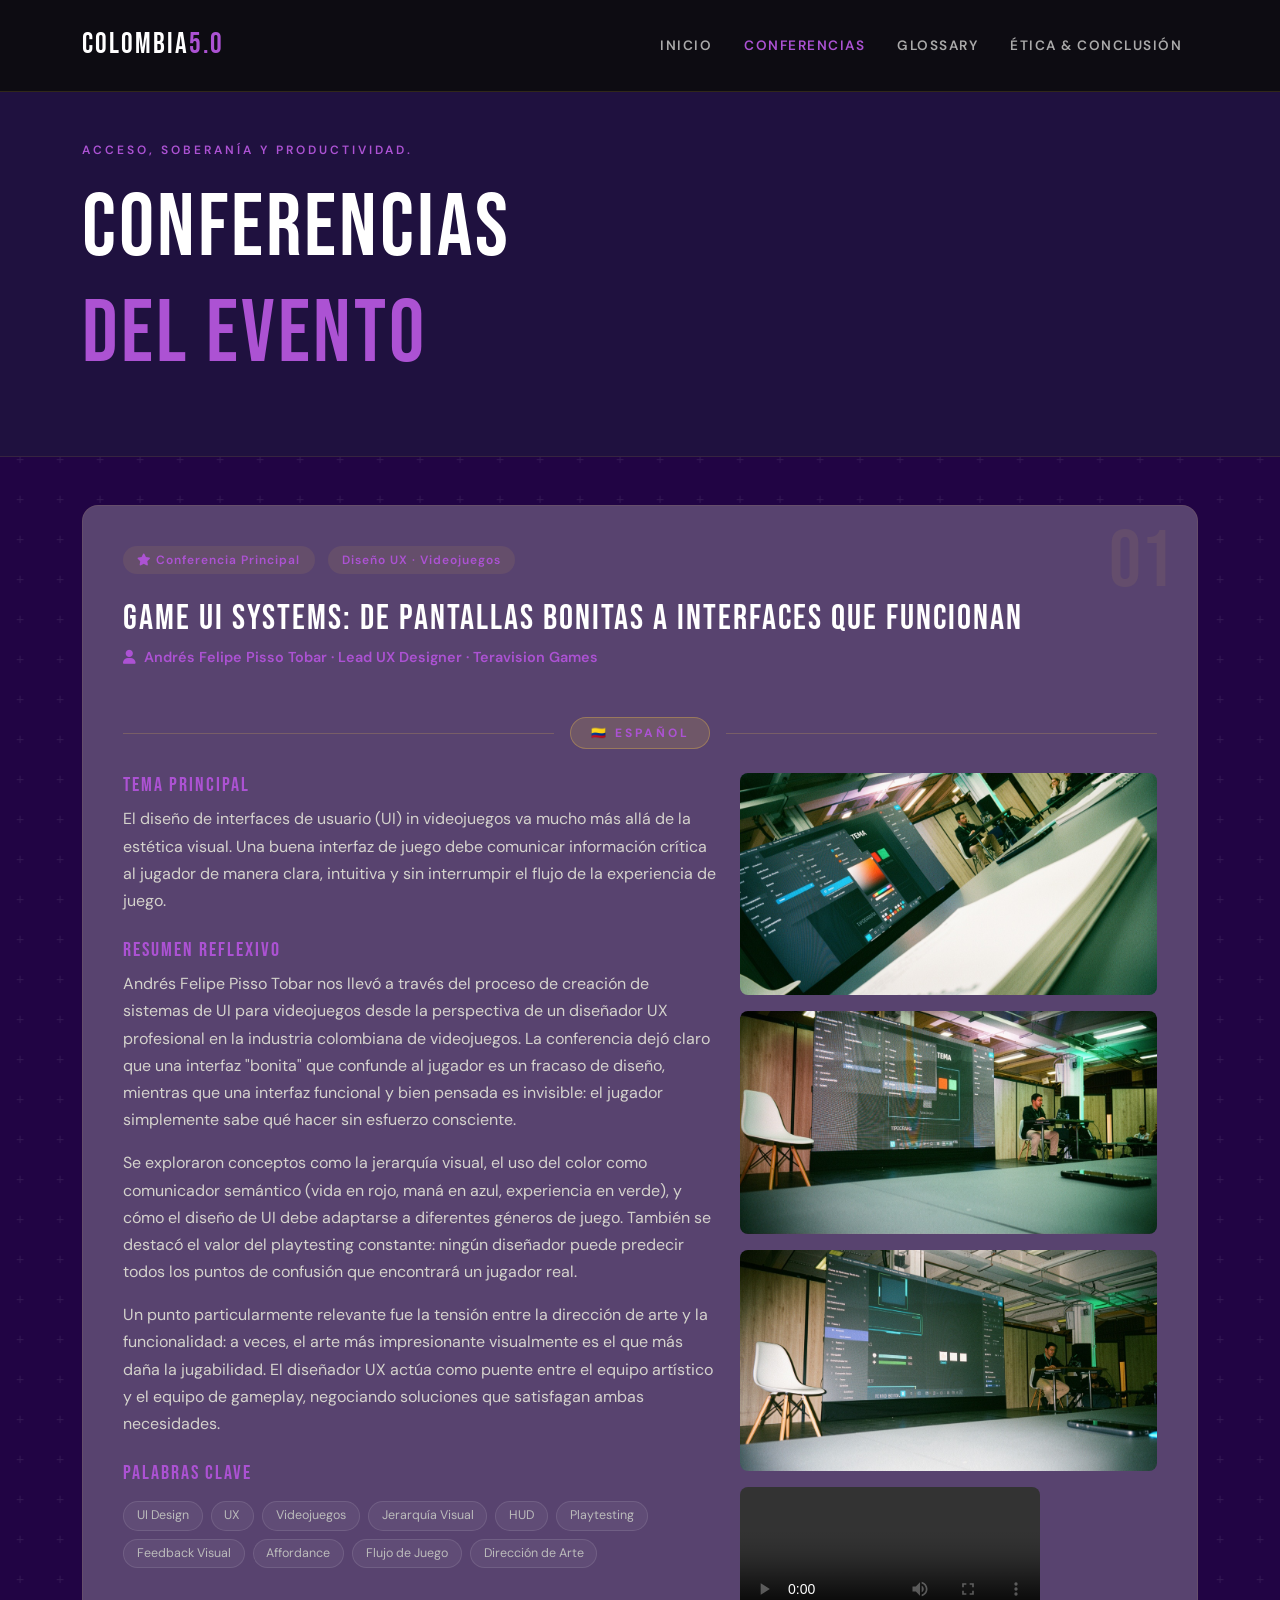
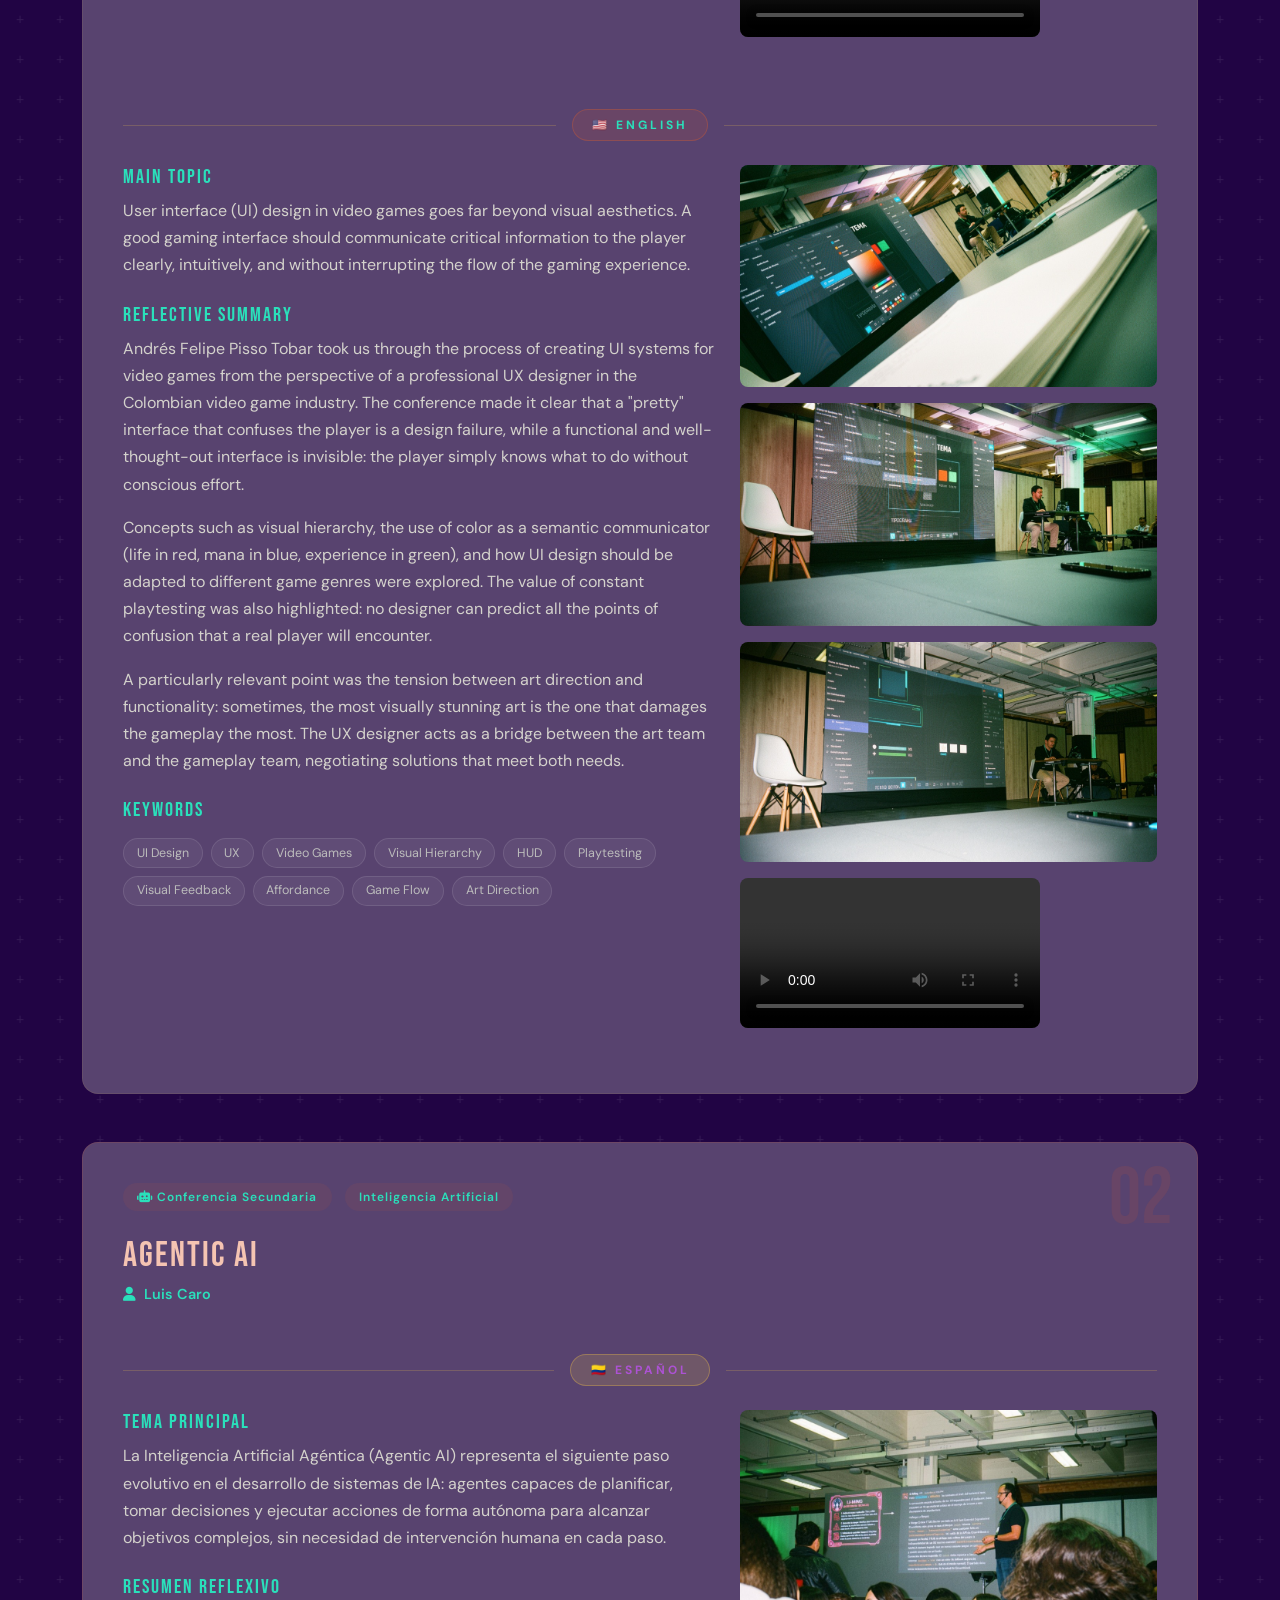
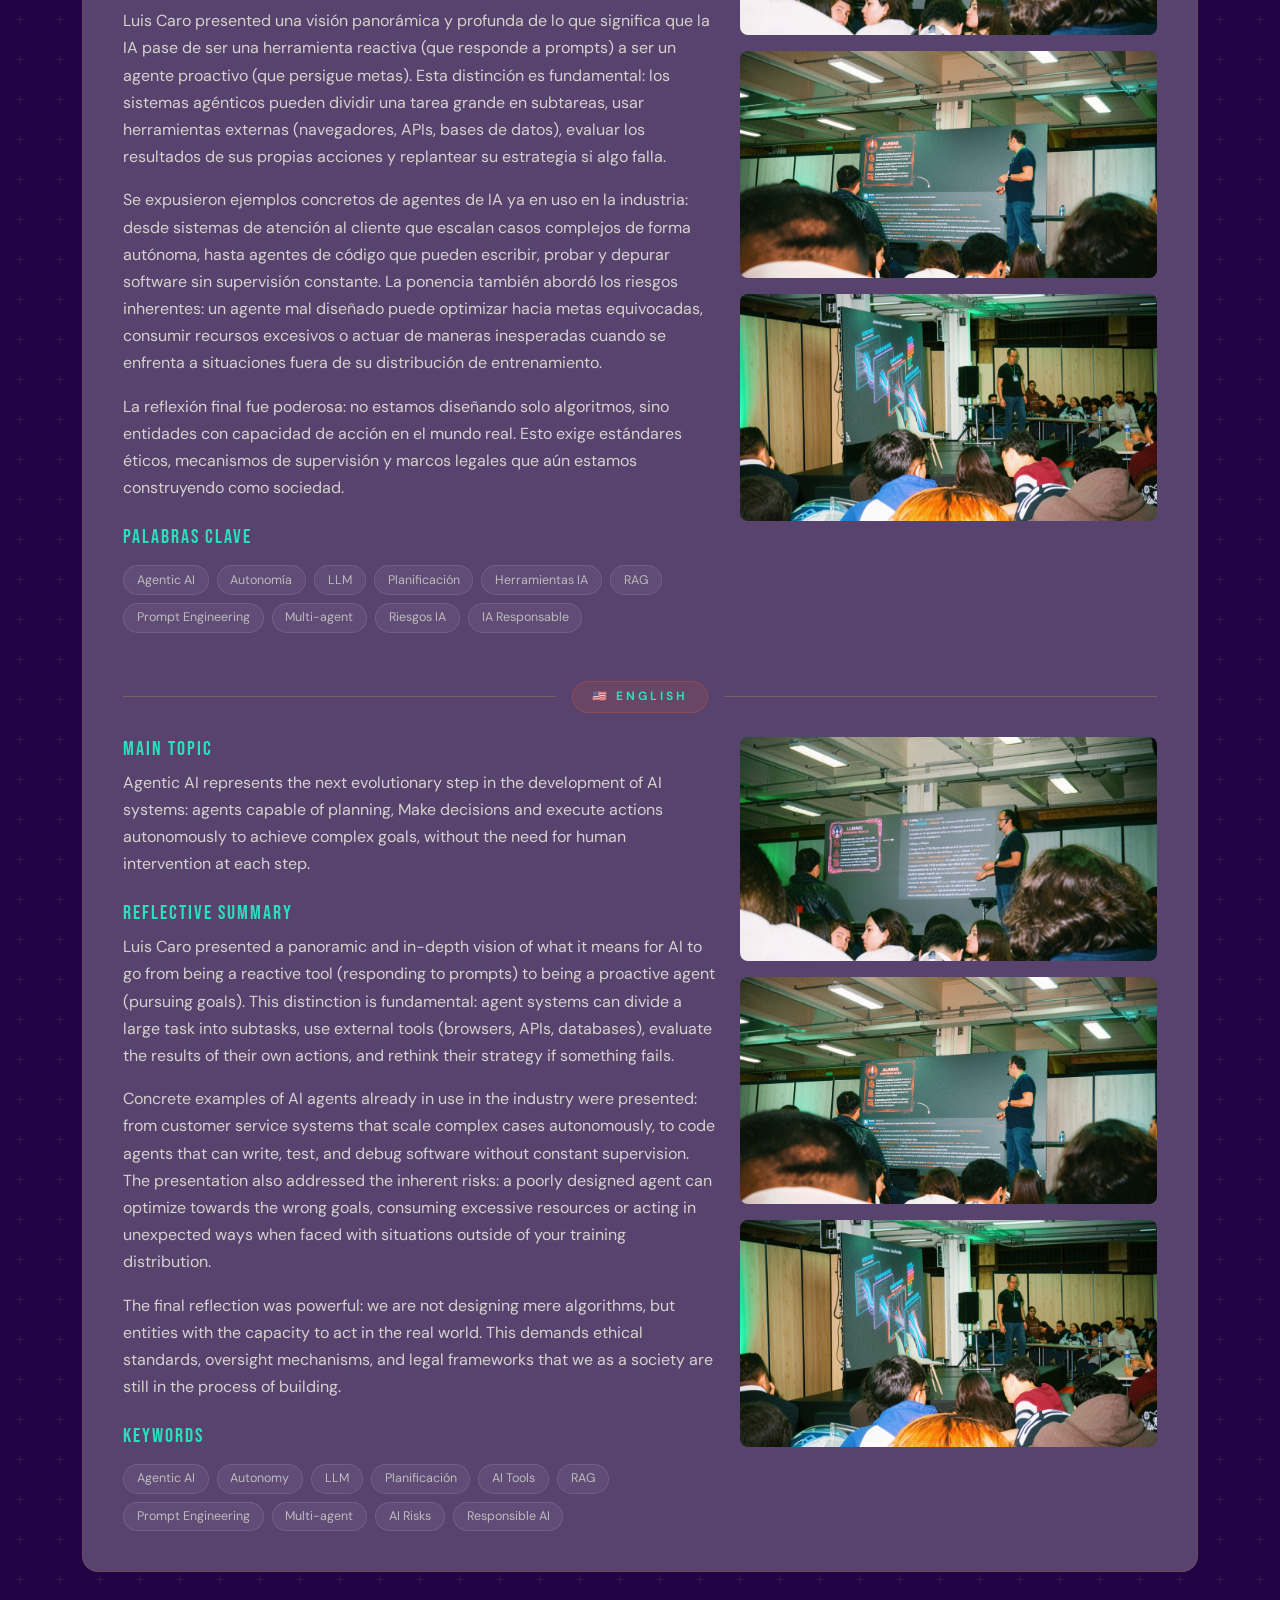
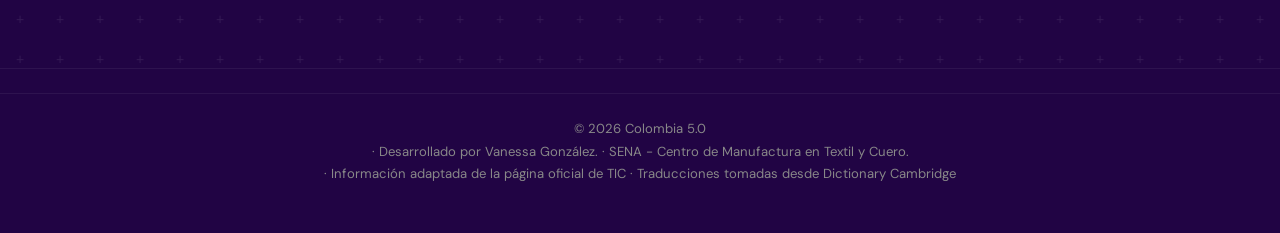
==== commit f158aea6: "Update conferencias.html" ====
--- a/pages/conferencias.html
+++ b/pages/conferencias.html
@@ -92,12 +92,12 @@
       <div class="row g-4 align-items-start">
         <div class="col-lg-7">
           <h5 style="color:var(--accent2);font-family:'Bebas Neue';letter-spacing:2px;">Main Topic</h5>
-          <p>The design of user interfaces (UI) in video games goes far beyond visual aesthetics. A good game interface must communicate critical information to the player in a clear, intuitive way without disrupting the flow of the gaming experience.</p>
+          <p>User interface (UI) design in video games goes far beyond visual aesthetics. A good gaming interface should communicate critical information to the player clearly, intuitively, and without interrupting the flow of the gaming experience.</p>
 
           <h5 class="mt-4" style="color:var(--accent2);font-family:'Bebas Neue';letter-spacing:2px;">Reflective Summary</h5>
-          <p>Andrés Felipe Pisso Tobar guided us through the process of creating UI systems for video games from the perspective of a professional UX designer working in the Colombian video game industry. The conference made it clear that a "pretty" interface that confuses the player is a design failure, while a functional and well-considered interface becomes invisible — the player simply knows what to do without conscious effort.</p>
-          <p>Concepts explored included visual hierarchy, the use of colour as a semantic communicator (red for health, blue for mana, green for experience), and how UI design must adapt to different game genres. The value of constant playtesting was also emphasised: no designer can predict every point of confusion a real player will encounter.</p>
-          <p>A particularly relevant point was the tension between art direction and functionality: sometimes the most visually impressive artwork is what most harms gameplay. The UX designer acts as a bridge between the art team and the gameplay team, negotiating solutions that satisfy both needs.</p>
+          <p>Andrés Felipe Pisso Tobar took us through the process of creating UI systems for video games from the perspective of a professional UX designer in the Colombian video game industry. The conference made it clear that a "pretty" interface that confuses the player is a design failure, while a functional and well-thought-out interface is invisible: the player simply knows what to do without conscious effort.</p>
+          <p>Concepts such as visual hierarchy, the use of color as a semantic communicator (life in red, mana in blue, experience in green), and how UI design should be adapted to different game genres were explored. The value of constant playtesting was also highlighted: no designer can predict all the points of confusion that a real player will encounter.</p>
+          <p>A particularly relevant point was the tension between art direction and functionality: sometimes, the most visually stunning art is the one that damages the gameplay the most. The UX designer acts as a bridge between the art team and the gameplay team, negotiating solutions that meet both needs.</p>
 
           <h5 class="mt-4" style="color:var(--accent2);font-family:'Bebas Neue';letter-spacing:2px;">Keywords</h5>
           <div class="keywords-list">
@@ -170,11 +170,11 @@
       <div class="row g-4 align-items-start">
         <div class="col-lg-7">
           <h5 style="color:var(--accent2);font-family:'Bebas Neue';letter-spacing:2px;">Main Topic</h5>
-          <p>Agentic Artificial Intelligence represents the next evolutionary step in AI system development: agents capable of planning, making decisions, and executing actions autonomously to achieve complex goals, without requiring human intervention at every step.</p>
+          <p>Agentic AI represents the next evolutionary step in the development of AI systems: agents capable of planning, Make decisions and execute actions autonomously to achieve complex goals, without the need for human intervention at each step.</p>
 
           <h5 class="mt-4" style="color:var(--accent2);font-family:'Bebas Neue';letter-spacing:2px;">Reflective Summary</h5>
-          <p>Luis Caro presented a broad and deep overview of what it means for AI to transition from being a reactive tool (one that responds to prompts) to a proactive agent (one that pursues goals). This distinction is fundamental: agentic systems can break a large task into subtasks, use external tools (browsers, APIs, databases), evaluate the results of their own actions, and rethink their strategy if something goes wrong.</p>
-          <p>Concrete examples of AI agents already in use in industry were discussed: from customer service systems that autonomously escalate complex cases, to coding agents that can write, test, and debug software without constant supervision. The talk also addressed the inherent risks: a poorly designed agent may optimise toward the wrong goals, consume excessive resources, or behave in unexpected ways when faced with situations outside its training distribution.</p>
+          <p>Luis Caro presented a panoramic and in-depth vision of what it means for AI to go from being a reactive tool (responding to prompts) to being a proactive agent (pursuing goals). This distinction is fundamental: agent systems can divide a large task into subtasks, use external tools (browsers, APIs, databases), evaluate the results of their own actions, and rethink their strategy if something fails.</p>
+          <p>Concrete examples of AI agents already in use in the industry were presented: from customer service systems that scale complex cases autonomously, to code agents that can write, test, and debug software without constant supervision. The presentation also addressed the inherent risks: a poorly designed agent can optimize towards the wrong goals, consuming excessive resources or acting in unexpected ways when faced with situations outside of your training distribution.</p>
           <p>The final reflection was powerful: we are not designing mere algorithms, but entities with the capacity to act in the real world. This demands ethical standards, oversight mechanisms, and legal frameworks that we as a society are still in the process of building.</p>
 
           <h5 class="mt-4" style="color:var(--accent2);font-family:'Bebas Neue';letter-spacing:2px;">Keywords</h5>
@@ -198,7 +198,8 @@
           <img src="../img/ai_3.jpg" alt="Agentic AI" class="img-fluid rounded-3 mb-3"/>
         </div>
       </div> </div> </div> </main> <footer class="site-footer py-4 text-center">
-  <p class="mb-0">© 2026 Colombia 5.0 <br/> · Desarrollado por Vanessa González. · SENA - Centro de Manufactura en Textil y Cuero. <br/> · Información adaptada de la página oficial de TIC. </p>
+<footer class="site-footer py-4 text-center">
+  <p class="mb-0">© 2026 Colombia 5.0 <br/> · Desarrollado por Vanessa González. · SENA - Centro de Manufactura en Textil y Cuero. <br/> · Información adaptada de la página oficial de TIC · Traducciones tomadas desde Dictionary Cambridge </p>
 </footer>
 
 <script src="https://cdn.jsdelivr.net/npm/bootstrap@5.3.3/dist/js/bootstrap.bundle.min.js"></script>
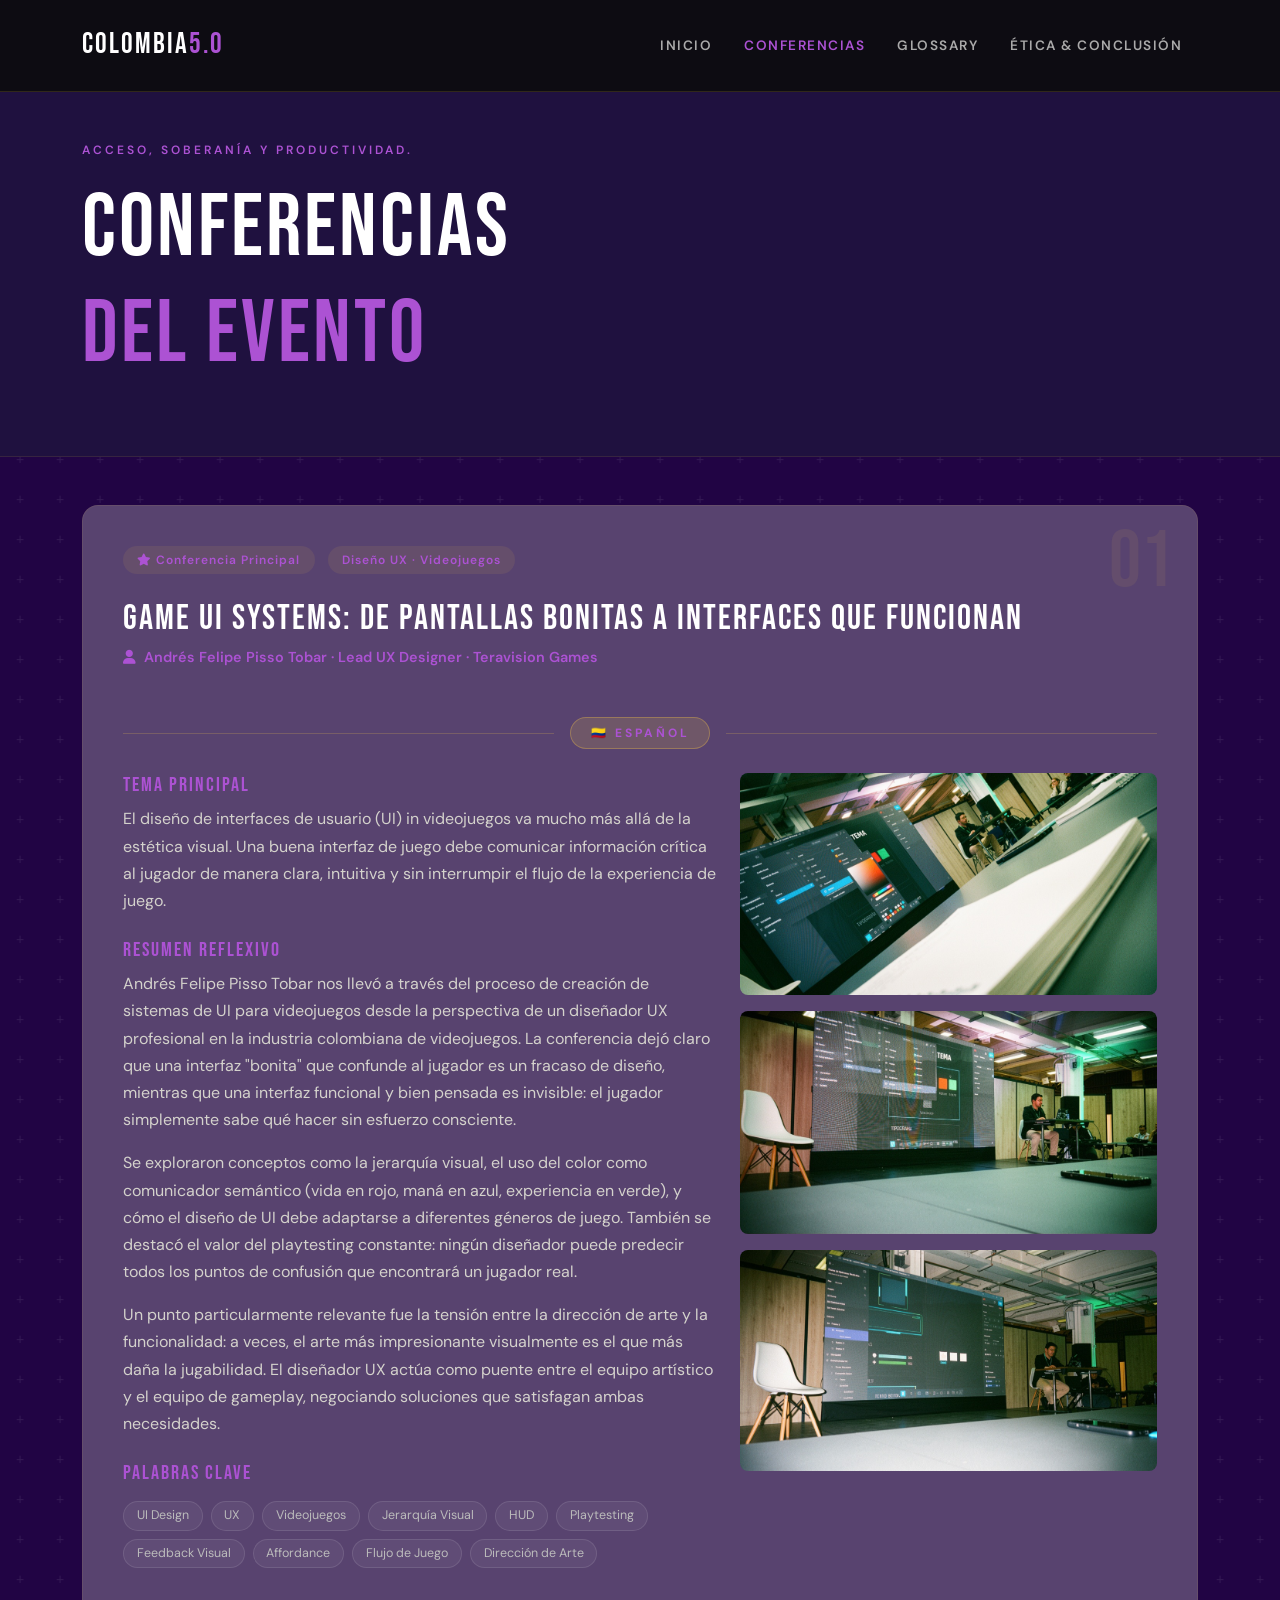
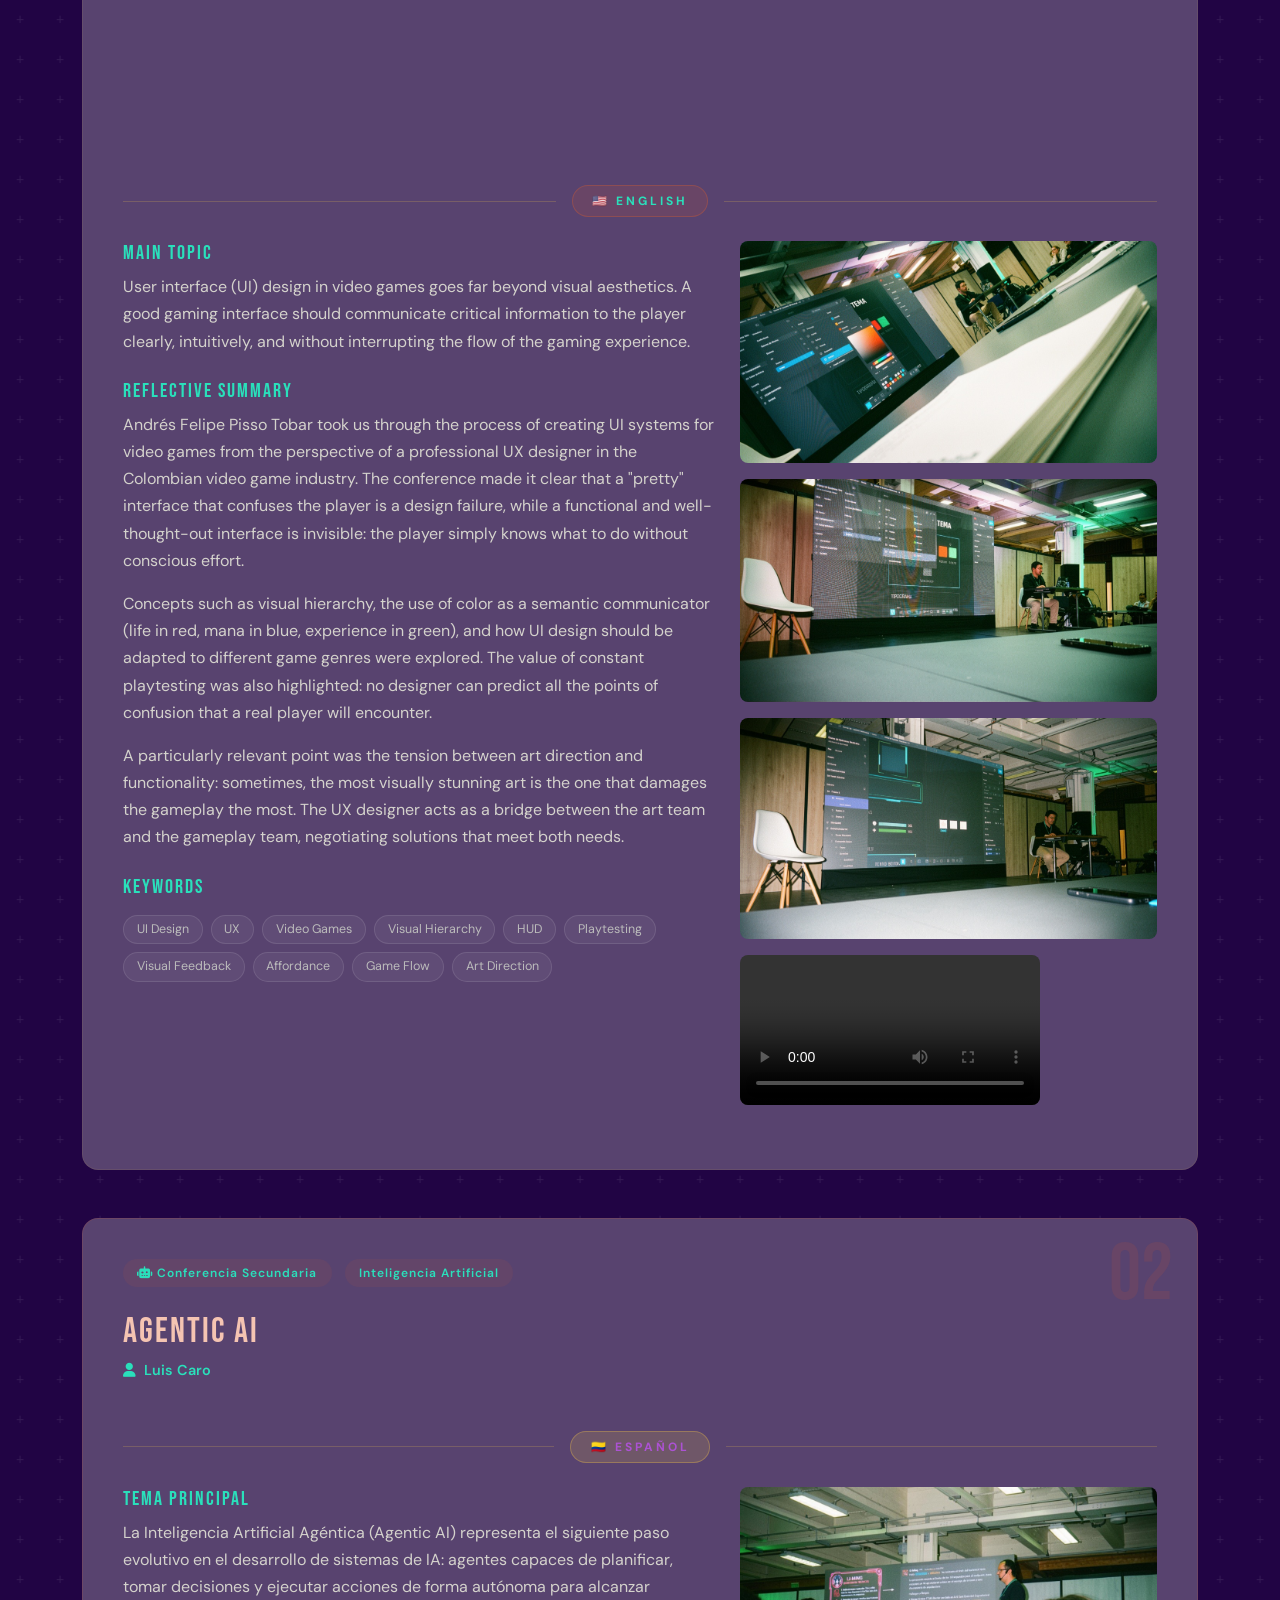
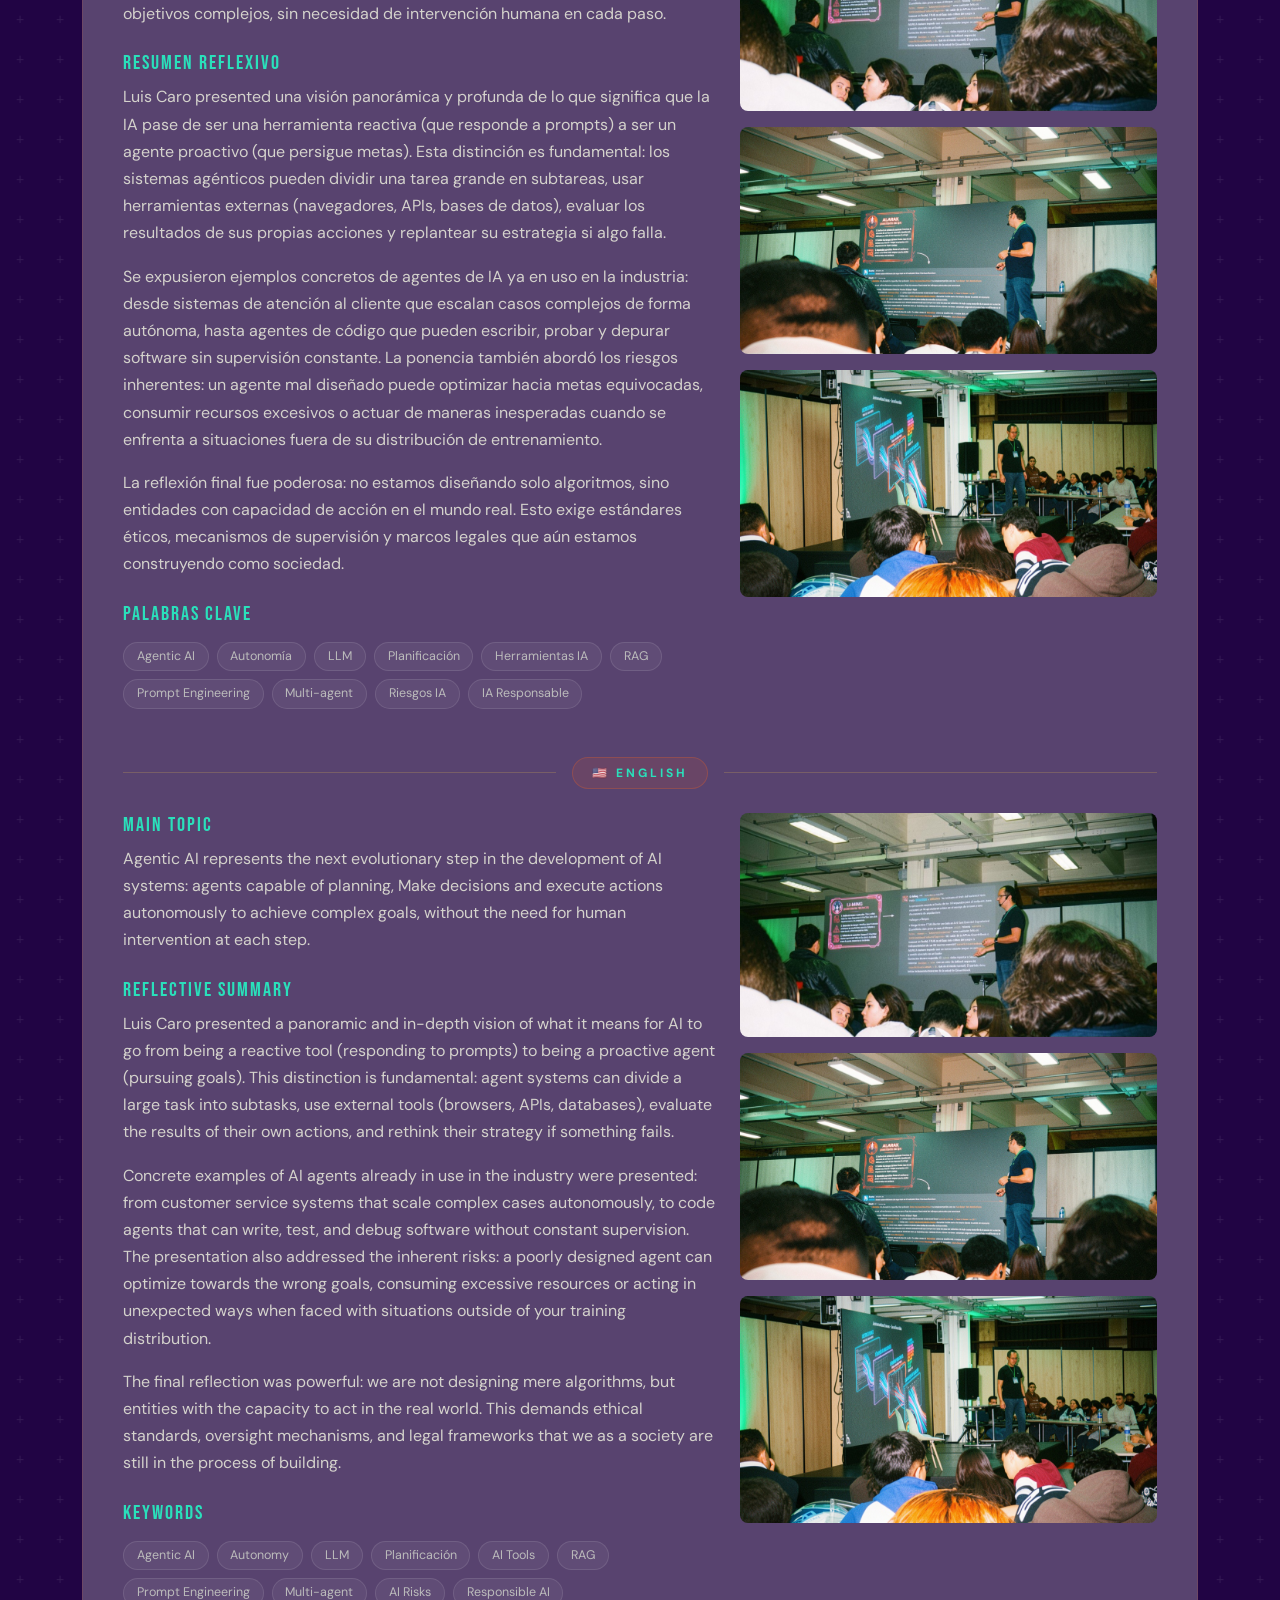
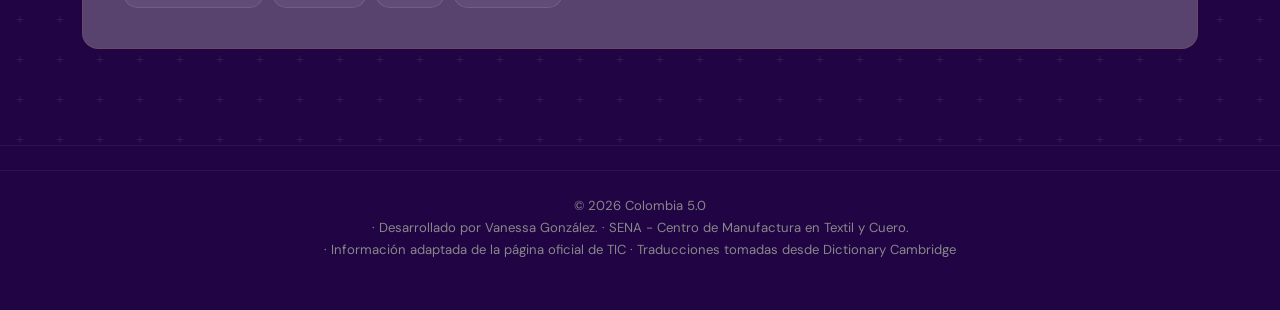
==== commit 8d55126b: "Primer comentario" ====
--- a/pages/conferencias.html
+++ b/pages/conferencias.html
@@ -83,9 +83,9 @@
           <img src="../img/ui_1.jpg" alt="Game UI Systems" class="img-fluid rounded-3 mb-3"/>
           <img src="../img/ui_2.jpg" alt="Game UI Systems" class="img-fluid rounded-3 mb-3"/>
           <img src="../img/ui_3.jpg" alt="Game UI Systems" class="img-fluid rounded-3 mb-3"/>
-          <video controls class="img-fluid rounded-3 mb-3">
-            <source src="../img/videoUI.mp4" type="video/mp4">
-          </video>
+        <div class="ratio ratio-16x9 mb-3">
+          <iframe src="https://www.youtube.com/embed/ZhUhsdsiqUw" title="YouTube video" allowfullscreen></iframe>
+        </div>
         </div>
       </div> <div class="lang-divider mt-5"><span class="lang-badge lang-en">🇺🇸 English</span></div>
 
@@ -205,4 +205,4 @@
 <script src="https://cdn.jsdelivr.net/npm/bootstrap@5.3.3/dist/js/bootstrap.bundle.min.js"></script>
 <script src="../js/main.js"></script>
 </body>
-</html>
+</html>
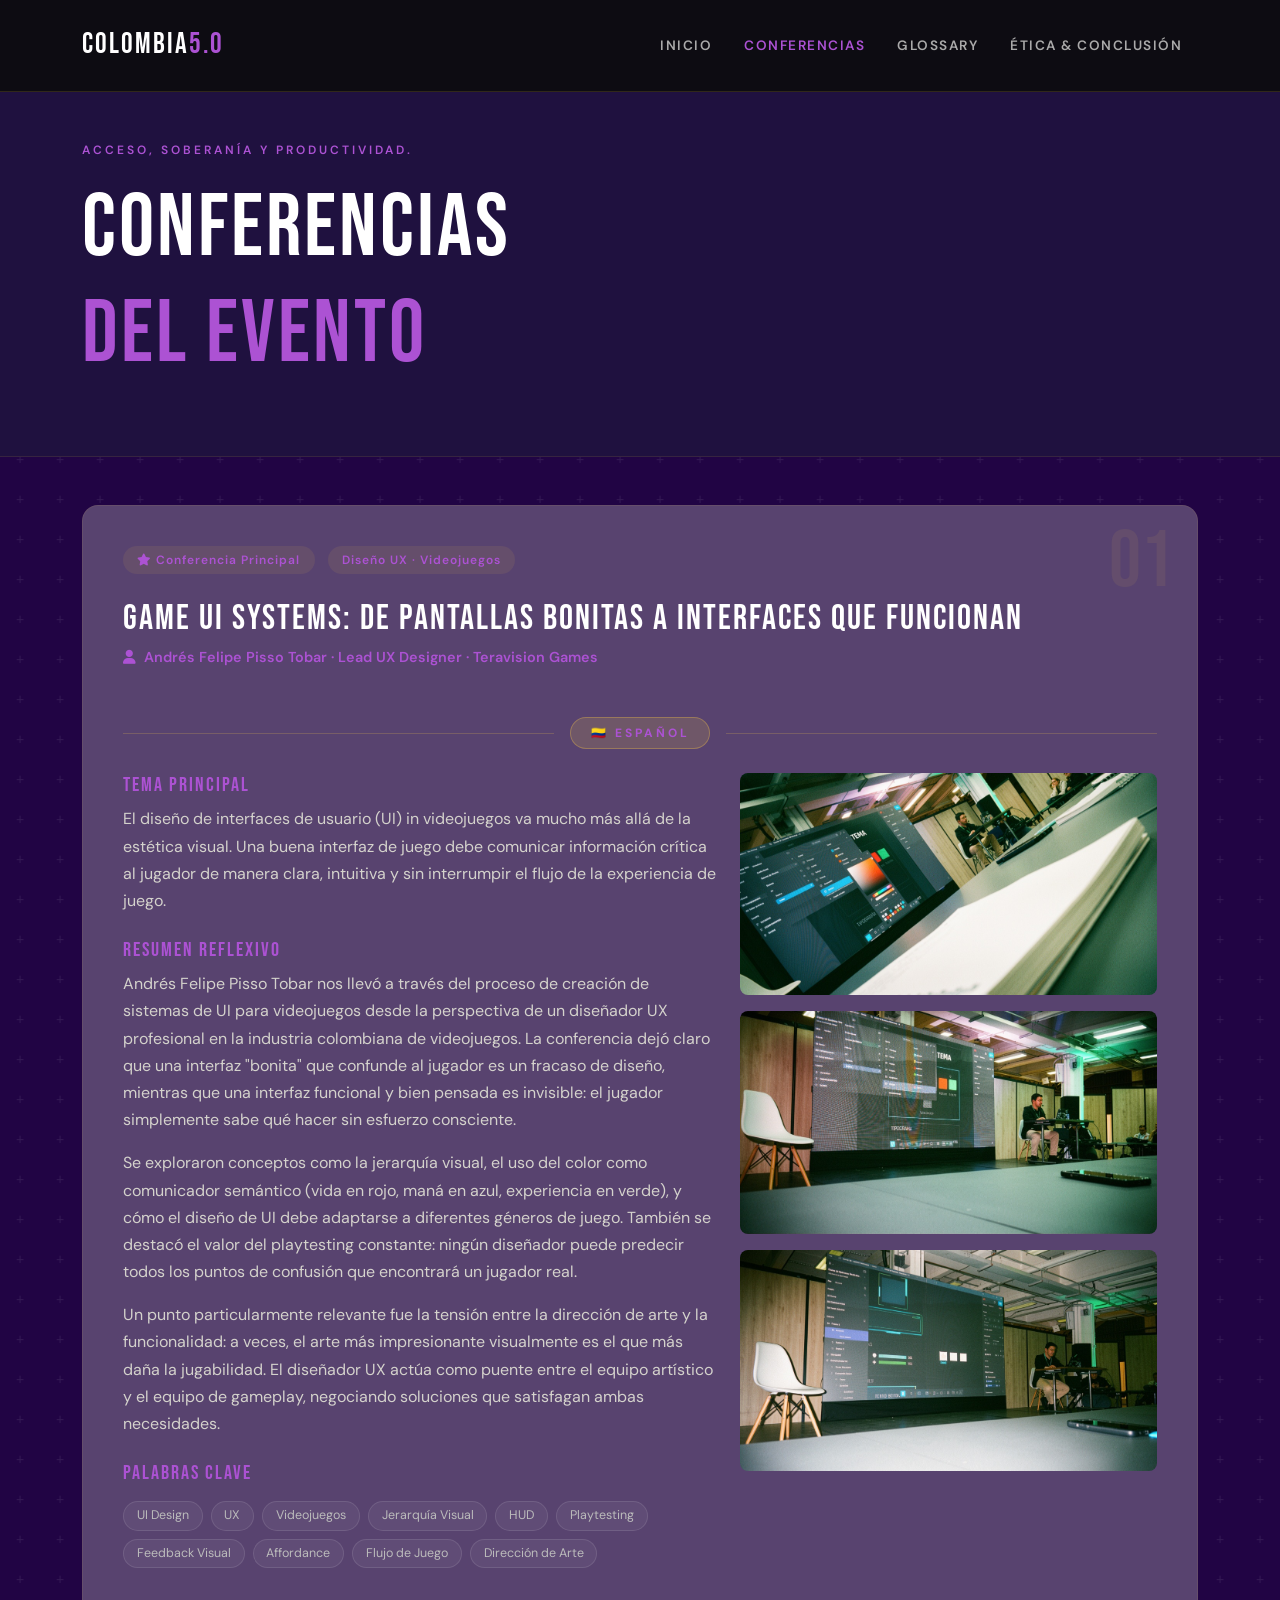
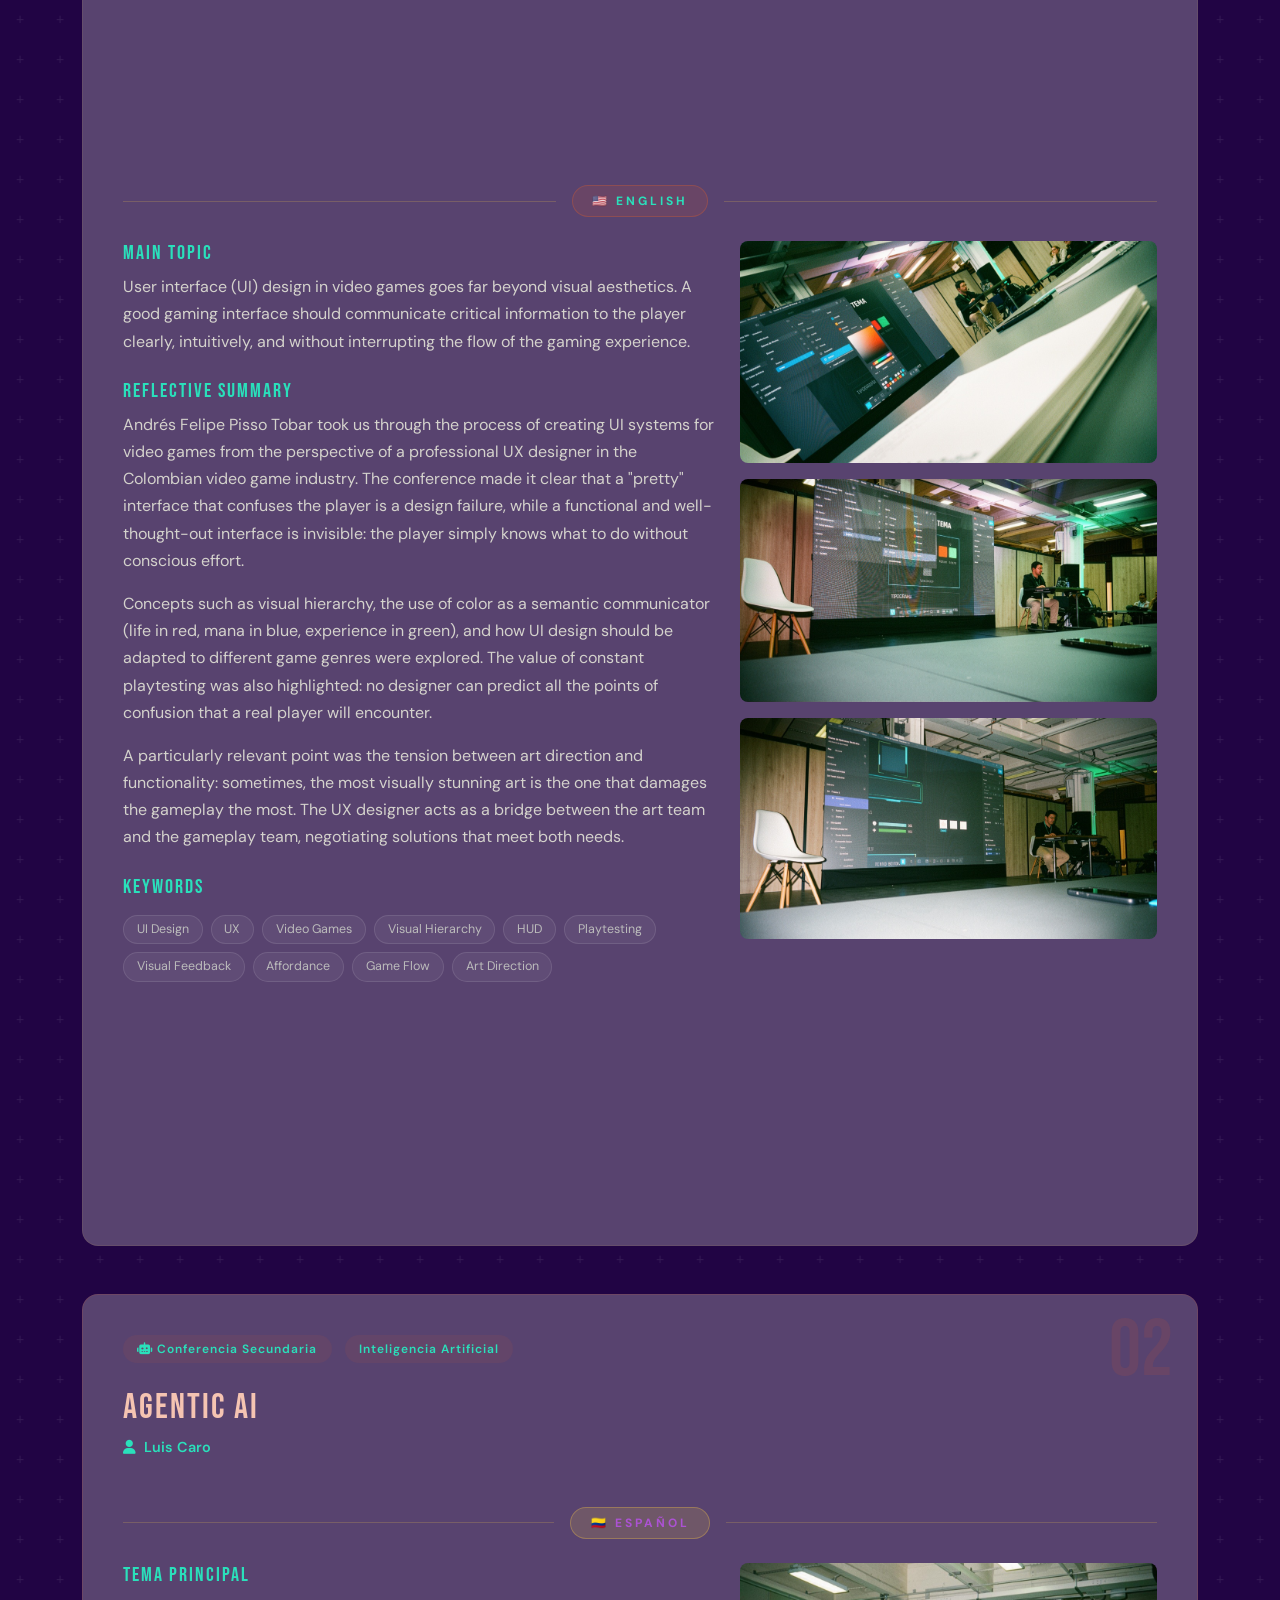
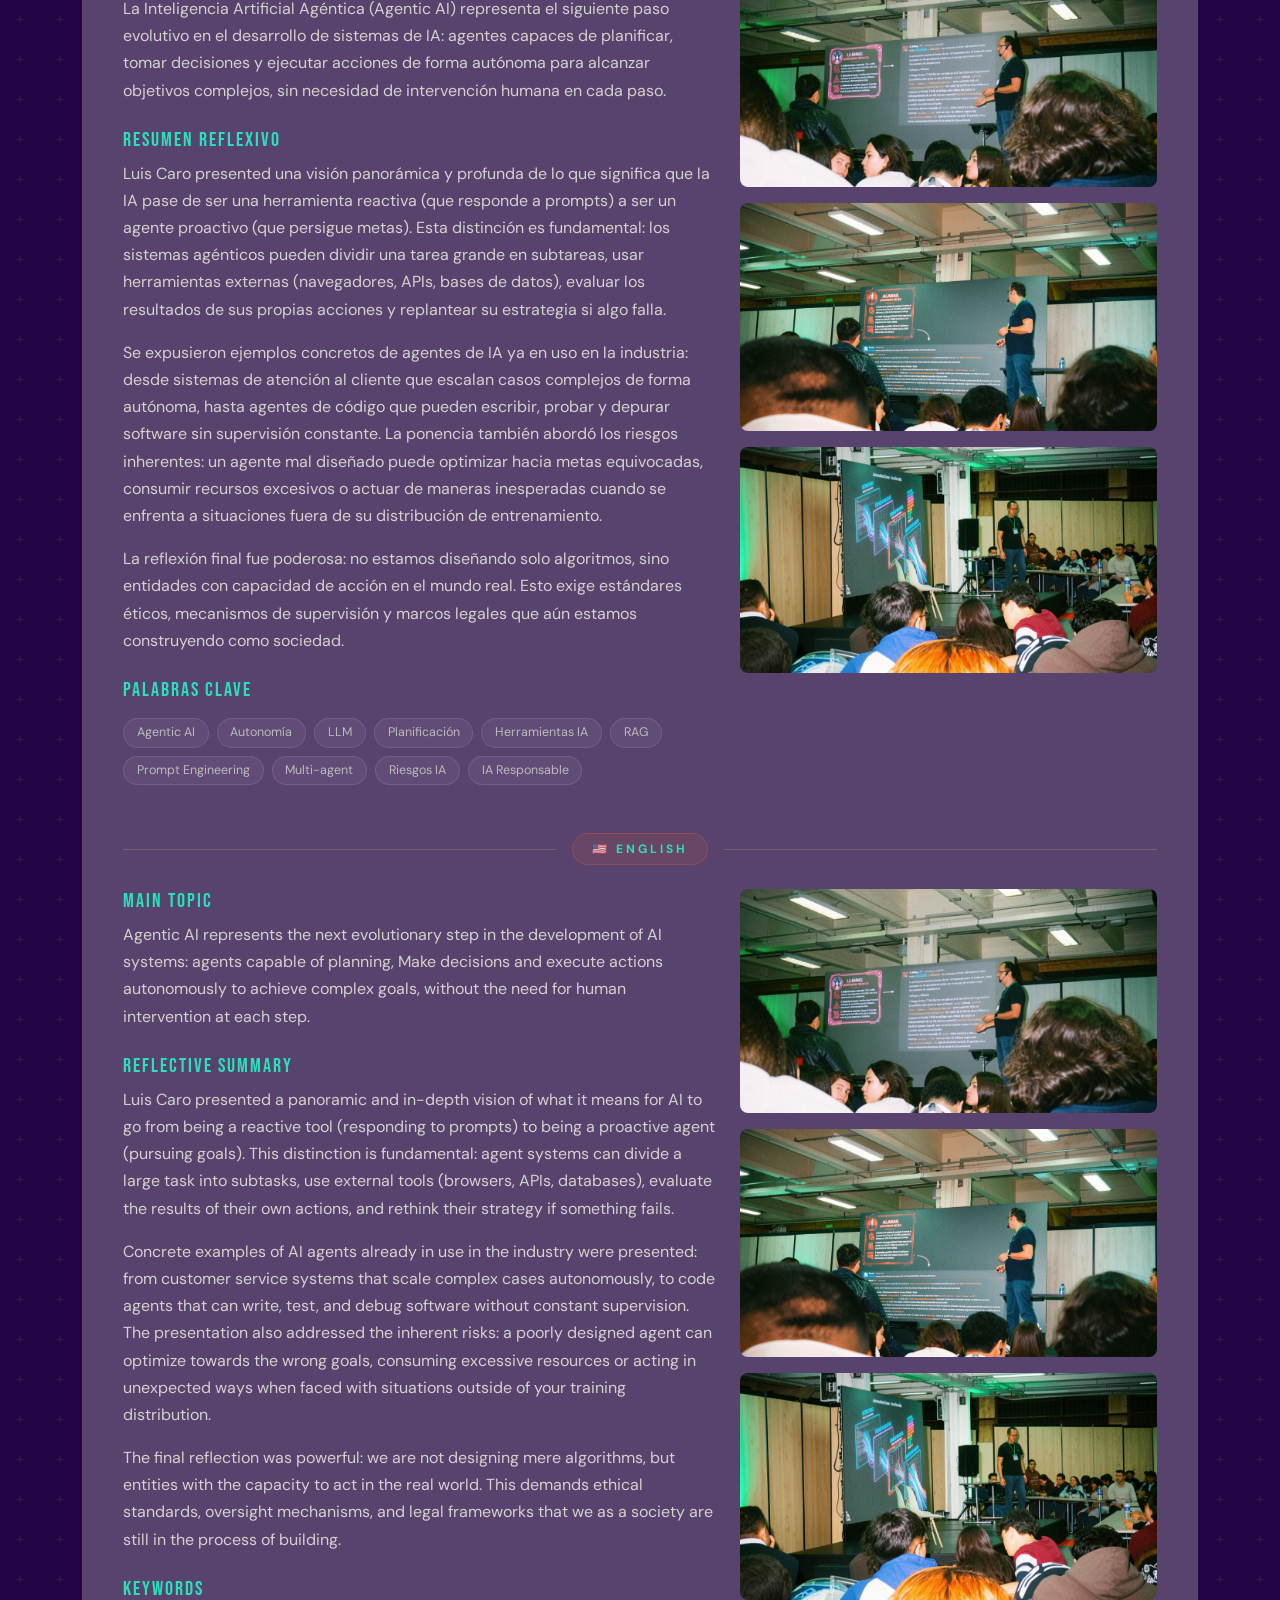
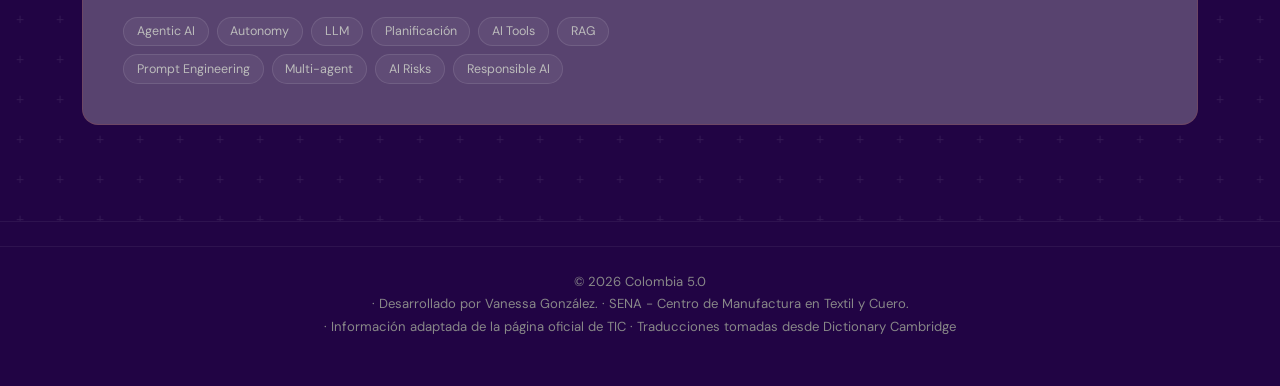
==== commit 2a4b17b1: "Segundo comentario" ====
--- a/pages/conferencias.html
+++ b/pages/conferencias.html
@@ -118,9 +118,9 @@
           <img src="../img/ui_1.jpg" alt="Game UI Systems" class="img-fluid rounded-3 mb-3"/>
           <img src="../img/ui_2.jpg" alt="Game UI Systems" class="img-fluid rounded-3 mb-3"/>
           <img src="../img/ui_3.jpg" alt="Game UI Systems" class="img-fluid rounded-3 mb-3"/>
-          <video controls class="img-fluid rounded-3 mb-3">
-            <source src="../img/videoUI.mp4" type="video/mp4">
-          </video>
+          <div class="ratio ratio-16x9 mb-3">
+          <iframe src="https://www.youtube.com/embed/ZhUhsdsiqUw" title="YouTube video" allowfullscreen></iframe>
+        </div>
         </div>
       </div> </div> <div class="position-relative conf-card secondary mb-5">
       <span class="conf-number" style="color:rgba(224,92,42,0.12);">02</span>
